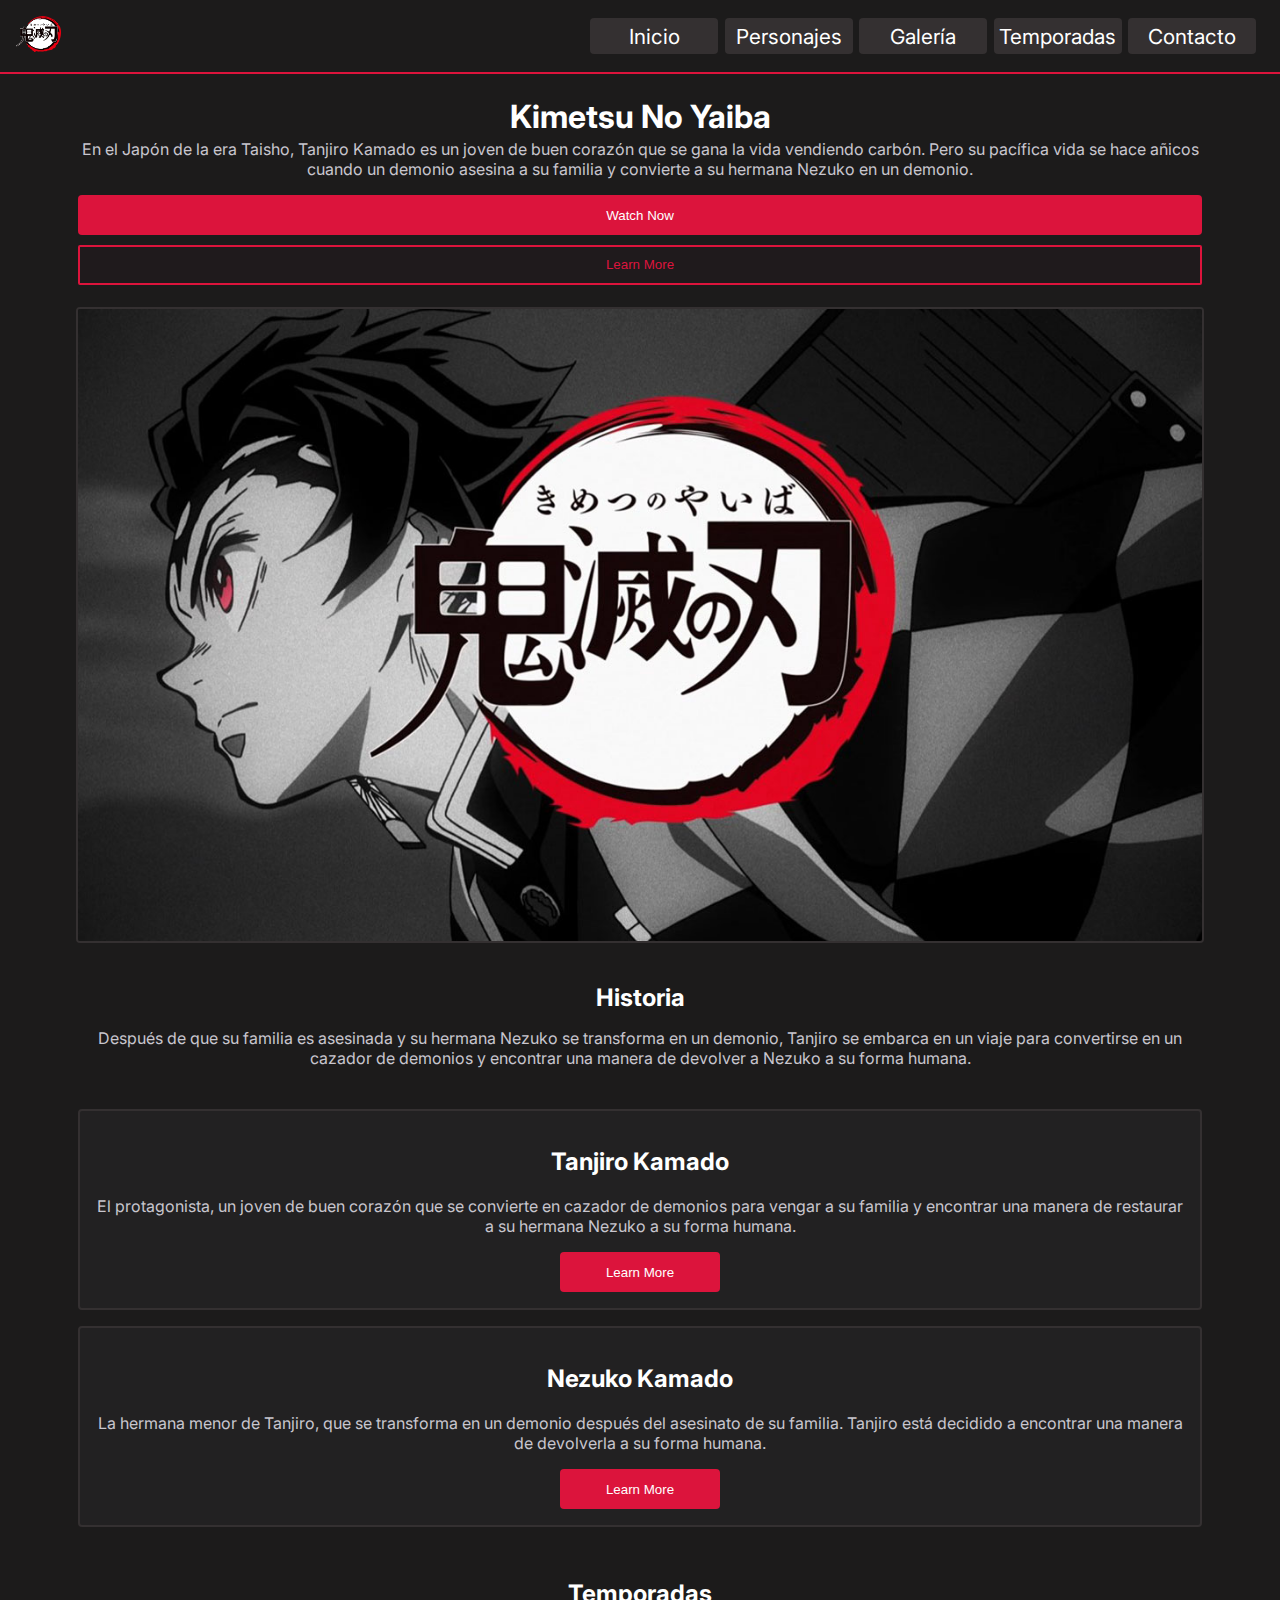
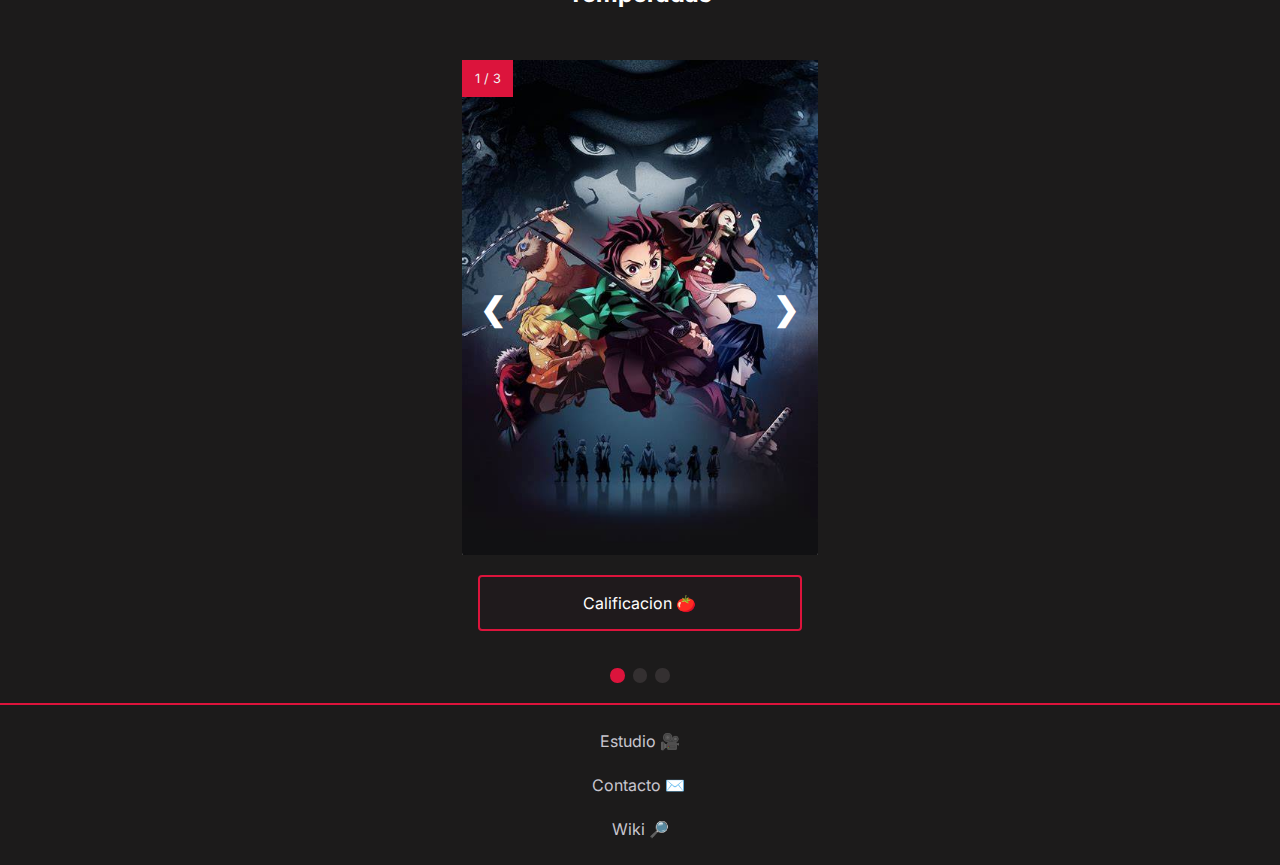
==== index.html @ 6238e694 "adding responsive design to 960px" ====
<!DOCTYPE html>
<html lang="es">
<head>
    <meta charset="UTF-8">
    <meta name="viewport" content="width=device-width, initial-scale=1.0">
    <link rel="preconnect" href="https://fonts.googleapis.com">
    <link rel="preconnect" href="https://fonts.gstatic.com" crossorigin>
    <link href="https://fonts.googleapis.com/css2?family=Inter:wght@100..900&family=Open+Sans:ital,wght@0,300..800;1,300..800&family=Poppins:ital,wght@0,100;0,200;0,300;0,400;0,500;0,600;0,700;0,800;0,900;1,100;1,200;1,300;1,400;1,500;1,600;1,700;1,800;1,900&display=swap" rel="stylesheet">
    <link rel="stylesheet" href="https://cdnjs.cloudflare.com/ajax/libs/font-awesome/4.7.0/css/font-awesome.min.css">
    <link rel="stylesheet" href="css/styles.css">
    <link rel="icon" href="/imagenes/logo.png">
    <title>Kimetsu Web</title>
</head>

<body>
    <header class="header">
        <nav class="header__nav">
            <div>
                <img class="header__logo" src="imagenes/logo.png" alt="Kimetsu No Yaiba logo">
                <i class="fa fa-bars icon"></i>
            </div>
                <ul class="nav__ul">
                    <li class="ul__li"><a href="index.html">Inicio</a></li>
                    <li class="ul__li"><a href="personajes.html">Personajes</a></li>
                    <li class="ul__li"><a href="galeria.html">Galería</a></li>
                    <li class="ul__li"><a href="temporadas.html">Temporadas</a></li>
                    <li class="ul__li"><a href="contacto.html">Contacto</a></li>
                </ul>
        </nav>
    </header>

    <section class="principal">
        <article>
            <h1>Kimetsu No Yaiba</h1>
            <p>En el Japón de la era Taisho, Tanjiro Kamado es un joven de buen corazón que se gana la vida vendiendo carbón. Pero su pacífica vida se hace añicos cuando un demonio asesina a su familia y convierte a su hermana Nezuko en un demonio.</p>
            <div class="principal__buttons">
                <a href="https://www.netflix.com/title/81091393" target="_blank"><button class="article__button-wn">Watch Now</button></a>
                <button class="article__button-lm">Learn More</button>
            </div>
        </article>
        <div>
            <img src="imagenes/principal.jpg" alt="imagen principal del sitio">
        </div>
    </section>

    <section class="secundario">
        <article class="secundario__article">
            <h2 class="article__h2">Historia</h2>
            <p>Después de que su familia es asesinada y su hermana Nezuko se transforma en un demonio, Tanjiro se embarca en un viaje para convertirse en un cazador de demonios y encontrar una manera de devolver a Nezuko a su forma humana.</p>
        </article>
        <div class="article__cards">
            <a href="#" class="cards__card">
                <h2 class="card__h2">Tanjiro Kamado</h2>
                <p>El protagonista, un joven de buen corazón que se convierte en cazador de demonios para vengar a su familia y encontrar una manera de restaurar a su hermana Nezuko a su forma humana.</p>
                <button class="card__button-lm">Learn More</button>
            </a>
            <a href="#" class="cards__card">
                <h2 class="card__h2">Nezuko Kamado</h2>
                <p>La hermana menor de Tanjiro, que se transforma en un demonio después del asesinato de su familia. Tanjiro está decidido a encontrar una manera de devolverla a su forma humana.</p>
                <button class="card__button-lm">Learn More</button>
            </a>
        </div>
    </section>

    <section class="terciario">
        <div class="terciario__h2">
            <h2>Temporadas</h2>
        </div>
        <div class="terciario__galeria">
            <div class="slides fade">
                <div class="numbertext">1 / 3</div>
                <img class="galeria__img" src="imagenes/season1.jpg" style="max-width:80vw;max-height:55vh">
                <div class="text"><a href="https://www.rottentomatoes.com/tv/demon_slayer_kimetsu_no_yaiba/s01" target="_blank">Calificacion 🍅</a></div>
            </div>

            <div class="slides fade">
                <div class="numbertext">2 / 3</div>
                <img class="galeria__img" src="imagenes/season2.jpg" style="max-width:80vw;max-height:55vh">
                <div class="text"><a href="https://www.rottentomatoes.com/m/demon_slayer_kimetsu_no_yaiba_the_movie_mugen_train" target="_blank">Calificacion 🍅</a></div>
            </div>

            <div class="slides fade">
                <div class="numbertext">3 / 3</div>
                <img class="galeria__img" src="imagenes/season3.jpg" style="max-width:80vw;max-height:55vh">
                <div class="text"><a href="https://www.rottentomatoes.com/tv/demon_slayer_kimetsu_no_yaiba/s04" target="_blank">Calificacion 🍅</a></div>
            </div>

            <!-- flechitas de los costados -->
            <article>
                <div>
                    <a class="prev" onclick="plusSlides(-1)">&#10094;</a>
                    <a class="next" onclick="plusSlides(1)">&#10095;</a>
                </div>
            </article>
        </div>

        <br>

        <!-- puntitos abajo de la galeria -->
        <div style="text-align:center">
            <span class="dot" onclick="currentSlide(1)"></span>
            <span class="dot" onclick="currentSlide(2)"></span>
            <span class="dot" onclick="currentSlide(3)"></span>
        </div>
    </section>
    <footer>
        <a href="https://www.ufot" target="_blank">Estudio 🎥</a>
        <a href="contacto.html" target="_blank">Contacto ✉️ ️</a>
        <a href="https://kimetsu-no-yaiba.fandom.com/es/wiki/Kimetsu_no_Yaiba_Wiki">Wiki 🔎</a>
    </footer>
    <script src="/js/menuScript.js"></script>
    <script src="/js/galeriaSlide.js"></script>
</body>
</html>
---- css/styles.css ----
/* DEBUG */
/**{
    outline: 2px solid green;
}*/

/* variables */
:root {
  --rojo-carmesi: #DC143C;
  --rojo-oscuro: #BB143A;
  --negro-azabache: #1c1b1b;
  --gris-oscuro: #343031;
  --gris-claro: #C8C6CE;
  --verde-musgo: #2f4538;
  --amarillo-dorado: #CDA434;
  --azul-medianoche: #191970;
  --blanco-puro: #ffffff;
  --negro-puro: #000000;
}

/* reset */
body, p, a, ul, li{
    margin: 0;
    padding: 0;
    text-decoration: none;
}

li{
    list-style-type: none;
}

/* estilos generales */
::-moz-selection { /* seleccion para firefox */
  color: var(--blanco-puro);
  background: var(--rojo-carmesi);
}

::selection {
  color: var(--blanco-puro);
  background: var(--rojo-carmesi);
}

body{
    background-color: var(--negro-azabache);
    box-sizing: border-box;
}

p, li, a, i, h2, h1{
    color: var(--blanco-puro);
}

/* fonts */
body{
    font-family: 'Inter', 'sans-serif';
}

/* estilos para celular */

/* BARRA DE NAVEGACION */
.header__nav div{
    display: flex;
    flex-direction: row;
    justify-content: space-between;
    align-items: center;
    padding: 1rem 1rem;
    border-bottom: 2px solid var(--rojo-carmesi);
}

.container-open{
    display: block;
}

.header__nav div i{
    font-size: 2.5rem;
    cursor: pointer;
}

.header__logo{
    width: 15%;
    height: 15%;
}

.nav__ul-activate{
    display: flex;
    flex-direction: column;
    gap: 1rem;
    align-items: center;
    justify-content: center;
    padding-bottom: 0.6rem;
    padding-top: 0.6rem;
    border-bottom: 2px solid var(--rojo-carmesi);
    background: var(--negro-azabache);
    transition: 0.4s;
}

.nav__ul{
    position: absolute;
    top: -500%;
}

.ul__li{
    background: var(--gris-oscuro);
    width: 40vw;
    height: 4vh;
    display: flex;
    justify-content: center;
    align-items: center;
    border-radius: 4px;
}

/* PRINCIPAL */
.principal{
    padding: 1rem;
    gap: 1rem;
    display: flex;
    flex-direction: column;
    margin-bottom: -0.5rem;
}

.principal article{
    display: flex;
    justify-content: center;
    align-items: center;
    flex-direction: column;
    gap: 1rem;  
    text-align: center;
}

.principal__buttons{
    display: flex;
    gap: 0.6rem;
    flex-wrap: wrap;
    width: 100%;
}

.principal__buttons button{
    width: 100%;
    height: 2.5rem;
}

.principal__buttons a{
    width: 100%;
}

.article__button-wn{
    background: var(--rojo-carmesi);
    border: none;
    color: var(--blanco-puro);
    border-radius: 4px;
}

.article__button-wn:hover{
    cursor: pointer;
    background: var(--rojo-oscuro);
    transition: 0.2s;
    transform: scale(0.98);;
}

.article__button-lm{
    border: solid 2px var(--rojo-carmesi);
    background: rgba(99, 22, 66, 0.05);
    color: var(--rojo-carmesi);
    border-radius: 2px;
}

.article__button-lm:hover{
    cursor: pointer;
    transition: 0.2s;
    transform: scale(0.98);;
}

.principal h1{
    font-size: 2rem;
    margin-bottom: -0.8rem;
    margin-top: -0.2rem;
}

.principal h1{
    color: var(--blanco-puro);
}

.principal p{
    color: var(--gris-claro);
}

.principal div{
    display: flex;
    align-content: center;
    justify-content: center;
}

.principal div img{
    width: 100%;
    height: 100%;
    margin-top: 0.4rem;
    border: solid 2px var(--gris-oscuro);
    border-radius: 4px;
}

/* SECUNDARIO */
.secundario{
    display: flex;
    justify-content: start;
    align-items: center;
    flex-direction: column;
    padding: 1rem;
}

.secundario__article{
    display: flex;
    flex-direction: column;
    align-items: center;
    padding: 1rem 0;
    border-top: 2px solid var(--rojo-carmesi);
}

.secundario__article h2{
    margin: 0;
}

.secundario__article p{
    color: var(--gris-claro);
    text-align: center;
    border-bottom: 2px solid var(--rojo-carmesi);
    padding: 1rem 0;
    margin-bottom: -0.4rem;
}

.cards__card{
    display: flex;
    flex-direction: column;
    align-items: center;
    border-radius: 4px;
    background: #222122;
    padding: 1rem;
    margin: 1rem 0;
    border: 2px solid var(--gris-oscuro);
    cursor: pointer;
    transition: transform 0.2s;
}

.cards__card h2{
    text-align: center;
}

.cards__card:hover{
    transform: scale(0.98);;
}

.cards__card p{
    color: var(--gris-claro);
    text-align: center;
}

.cards__card button{
    width: 10rem;
    height: 2.5rem;
    margin-top: 1rem;
}

.card__button-lm{
    background: var(--rojo-carmesi);
    border: none;
    color: var(--blanco-puro);
    border-radius: 4px;
}

.card__button-lm:hover{
    cursor: pointer;
    background: var(--rojo-oscuro);
    transition: 0.2s;
}

.terciario{
    padding: 1rem;
}

.terciario__h2{
    display: flex;
    justify-content: center;
    align-items: center;
    margin-bottom: 2rem;
    color: var(--blanco-puro);
    border-top: 2px solid var(--rojo-carmesi);
    border-bottom: 2px solid var(--rojo-carmesi);
    margin-top: -1rem;
}

/* contenedor de la galeria */
.terciario__galeria {
    position: relative;
    margin: auto;
    display: flex;
    align-items: center;
    justify-content: center;
}

/* escone las imagenes por default */
.slides {
    display: none;
}

.terciario__galeria article{
    position: absolute;
}

.terciario__galeria article div{
    display: flex;
    justify-content: space-between;
    flex-wrap: wrap;
    max-width: 320px;
    width: 75vw;
    padding: 1rem;
}

/* botones de atras y adelante */
.prev, .next {
    cursor: pointer;
    color: white;
    font-weight: bold;
    font-size: 2rem;
    transition: 0.6s ease;
    border-radius: 0 4px 4px 0;
    user-select: none;
    margin-top: -4rem;
}

/* agrega un fondo oscuro con opacidad cuando se hace hover */
.prev:hover, .next:hover {
    color: var(--rojo-carmesi);
}

/* texto o "caption" */
.text {
    color: #f2f2f2;
    font-size: 1rem;
    width: 100%;
    text-align: center;
}

/* los numeros de las fotos (1/3 etc) */
.numbertext {
    color: #f2f2f2;
    font-size: 0.8rem;
    padding:0.68rem 0.8rem;
    position: absolute;
    top: 0;
    background: var(--rojo-carmesi);
}

/* puntitos abajo de las fotos */
.dot {
    cursor: pointer;
    height: 0.9rem;
    width: 0.9rem;
    margin: 0 0.125rem;
    background-color: var(--gris-oscuro);
    border-radius: 50%;
    display: inline-block;
    transition: background-color 0.6s ease;
}

.active, .dot:hover {
    background-color: var(--rojo-carmesi);
}

/* animacion de fade */
.fade {
    animation-name: fade;
    animation-duration: 1.5s;
}

@keyframes fade {
    from {opacity: 0.4}
    to {opacity: 1}
}

.slides div a{
    border: 2px solid var(--rojo-carmesi);
    background: rgba(99, 22, 66, 0.05);
    padding: 1rem;
    margin: 1rem;
    display: flex;
    justify-content: center;
    border-radius: 4px;
    transition: 0.2s;
}

.slides div a:hover{
    transform: scale(0.98);;
}

footer{
    height: 10rem;
    display: flex;
    justify-content: center;
    align-items: center;
    flex-direction: column;
    border-top: 2px solid var(--rojo-carmesi);
    gap: 0.5rem;
}

footer a{
    color: var(--gris-claro);
    font-size: 1rem;
    padding: 0.5rem;
}

/* estilos para tablets grandes y laptops */
@media screen and (min-width: 960px){
    .header__logo{
        width: 8%;
        height: 8%;
    }

    .ul__li a{
        font-size: 1.3rem;
    }

    .terciario__h2, .secundario__article, .secundario__article p{
        border: none;
    }

    .principal{
        display: flex;
        justify-content: center;
        align-items: center;
    }

    .principal article{
        width: 90%;
        margin-top: 0.6rem;
    }

    .secundario__article{
        width: 90%;
    }

    .article__cards{
        width: 90%;
    }

    .principal div img{
        height: 90%;
        width: 90%;
    }
}

/* estilos para desktop */
@media screen and (min-width: 1200px){
    .icon{
        display: none;
    }
    .nav__ul {
        display: flex;
        position: relative;
        top: -500%;
        flex-direction: row;
        margin-right: 1.5rem;
        justify-content: end;
        gap: 0.4rem;
    }

    .nav__ul li{
        display: flex;
        width: 8rem;
    }

    .header__nav{
        display: flex;
        justify-content: space-between;
        align-items: center;
        border-bottom: solid 2px var(--rojo-carmesi);
    }

    .header__nav div{
        display: inline;
        border-bottom: none;
    }

}
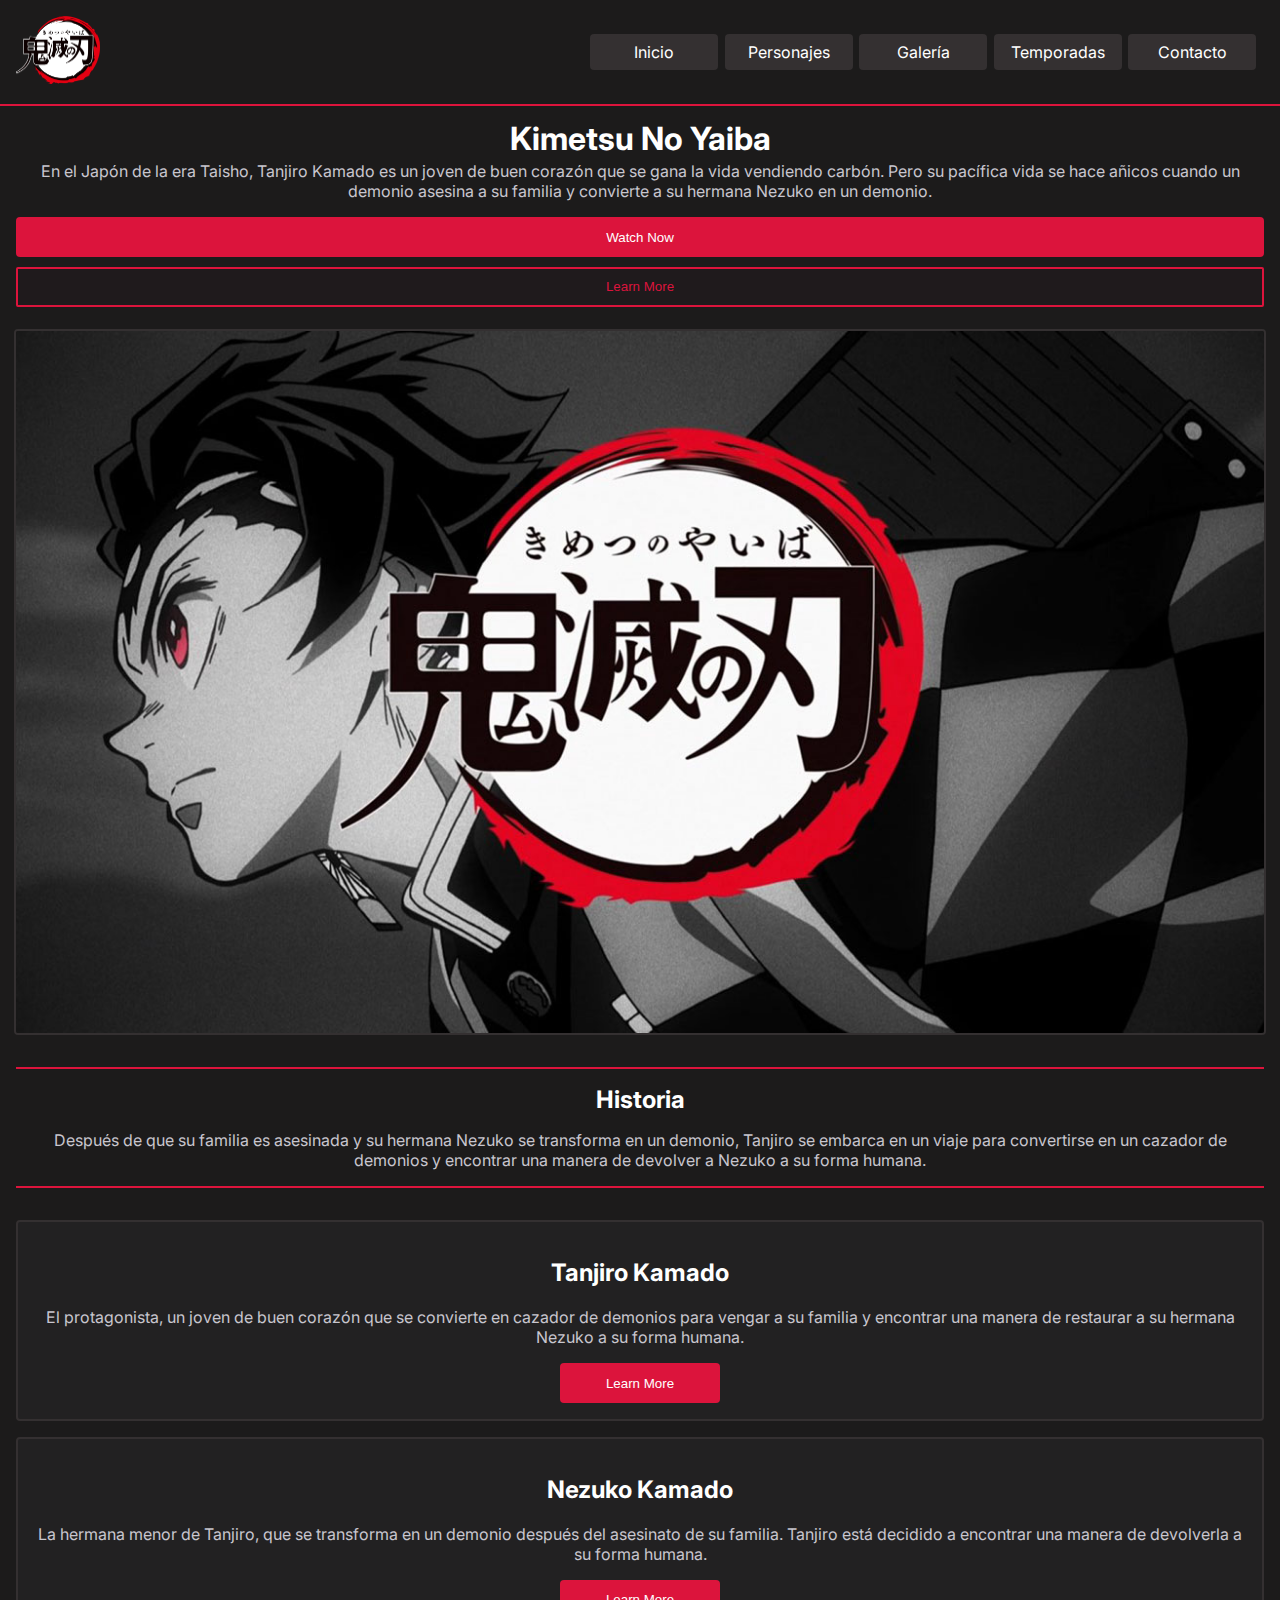
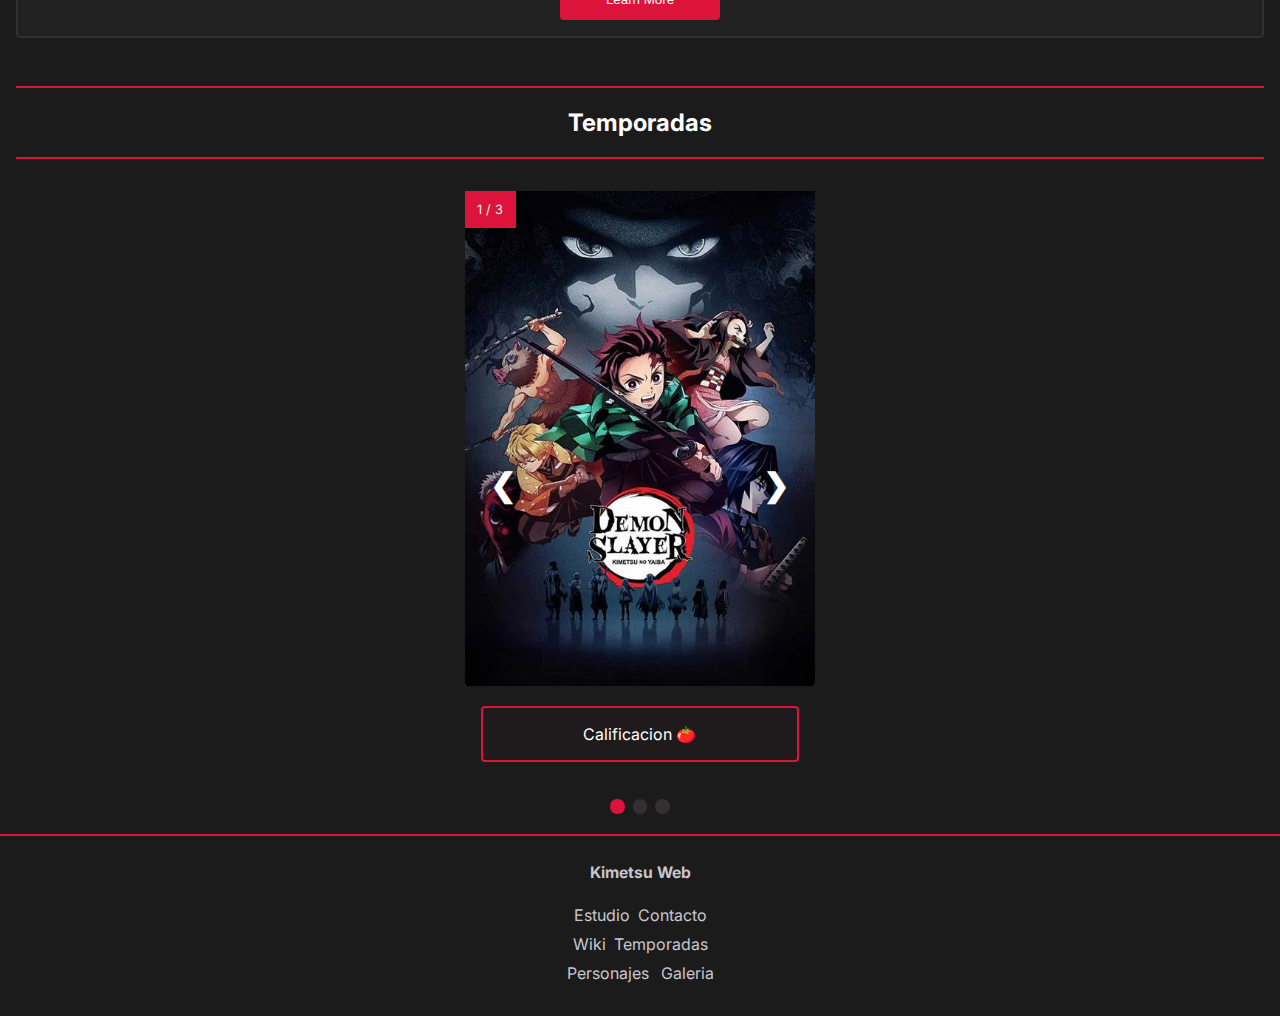
==== commit 79dbcb8a: "adding a proper footer and some other minor changes" ====
--- a/index.html
+++ b/index.html
@@ -8,7 +8,7 @@
     <link href="https://fonts.googleapis.com/css2?family=Inter:wght@100..900&family=Open+Sans:ital,wght@0,300..800;1,300..800&family=Poppins:ital,wght@0,100;0,200;0,300;0,400;0,500;0,600;0,700;0,800;0,900;1,100;1,200;1,300;1,400;1,500;1,600;1,700;1,800;1,900&display=swap" rel="stylesheet">
     <link rel="stylesheet" href="https://cdnjs.cloudflare.com/ajax/libs/font-awesome/4.7.0/css/font-awesome.min.css">
     <link rel="stylesheet" href="css/styles.css">
-    <link rel="icon" href="/imagenes/logo.png">
+    <link rel="icon" href="imagenes/logo.png">
     <title>Kimetsu Web</title>
 </head>
 
@@ -69,7 +69,7 @@
         <div class="terciario__galeria">
             <div class="slides fade">
                 <div class="numbertext">1 / 3</div>
-                <img class="galeria__img" src="imagenes/season1.jpg" style="max-width:80vw;max-height:55vh">
+                <img class="galeria__img" src="imagenes/season1_mejorCalidad.jpg" style="max-width:80vw;max-height:55vh">
                 <div class="text"><a href="https://www.rottentomatoes.com/tv/demon_slayer_kimetsu_no_yaiba/s01" target="_blank">Calificacion 🍅</a></div>
             </div>
 
@@ -104,11 +104,17 @@
         </div>
     </section>
     <footer>
-        <a href="https://www.ufot" target="_blank">Estudio 🎥</a>
-        <a href="contacto.html" target="_blank">Contacto ✉️ ️</a>
-        <a href="https://kimetsu-no-yaiba.fandom.com/es/wiki/Kimetsu_no_Yaiba_Wiki">Wiki 🔎</a>
+        <div class="footer__container">
+            <h3>Kimetsu Web</h3>
+            <a href="https://www.ufot" target="_blank">Estudio</a>
+            <a href="contacto.html" target="_blank">Contacto</a>
+            <a href="https://kimetsu-no-yaiba.fandom.com/es/wiki/Kimetsu_no_Yaiba_Wiki">Wiki</a>
+            <a href="https://www.ufot" target="_blank">Temporadas</a>
+            <a href="contacto.html" target="_blank">Personajes ️</a>
+            <a href="https://kimetsu-no-yaiba.fandom.com/es/wiki/Kimetsu_no_Yaiba_Wiki">Galeria</a>
+        </div>
     </footer>
-    <script src="/js/menuScript.js"></script>
-    <script src="/js/galeriaSlide.js"></script>
+    <script src="js/menuScript.js"></script>
+    <script src="js/galeriaSlide.js"></script>
 </body>
 </html>--- a/css/styles.css
+++ b/css/styles.css
@@ -113,7 +113,6 @@
     gap: 1rem;
     display: flex;
     flex-direction: column;
-    margin-bottom: -0.5rem;
 }
 
 .principal article{
@@ -222,7 +221,6 @@
     text-align: center;
     border-bottom: 2px solid var(--rojo-carmesi);
     padding: 1rem 0;
-    margin-bottom: -0.4rem;
 }
 
 .cards__card{
@@ -282,7 +280,6 @@
     color: var(--blanco-puro);
     border-top: 2px solid var(--rojo-carmesi);
     border-bottom: 2px solid var(--rojo-carmesi);
-    margin-top: -1rem;
 }
 
 /* contenedor de la galeria */
@@ -306,22 +303,28 @@
 .terciario__galeria article div{
     display: flex;
     justify-content: space-between;
-    flex-wrap: wrap;
+    width: 80vw;
     max-width: 320px;
-    width: 75vw;
     padding: 1rem;
 }
 
 /* botones de atras y adelante */
 .prev, .next {
     cursor: pointer;
+    top: 50%;
+    width: auto;
+    margin: 0 0.6rem;
     color: white;
     font-weight: bold;
     font-size: 2rem;
     transition: 0.6s ease;
     border-radius: 0 4px 4px 0;
     user-select: none;
-    margin-top: -4rem;
+}
+
+/* pone el boton de siguiente a la derecha */
+.next {
+    border-radius: 4px 0 0 4px;
 }
 
 /* agrega un fondo oscuro con opacidad cuando se hace hover */
@@ -390,58 +393,58 @@
 }
 
 footer{
-    height: 10rem;
+    height: 8rem;
     display: flex;
     justify-content: center;
     align-items: center;
     flex-direction: column;
     border-top: 2px solid var(--rojo-carmesi);
+}
+
+.footer__container{
+    display: flex;
+    width: 10rem;
+    justify-content: center;
+    align-items: center;
+    flex-wrap: wrap;
     gap: 0.5rem;
 }
 
-footer a{
+.footer__container a{
     color: var(--gris-claro);
-    font-size: 1rem;
-    padding: 0.5rem;
+    border-bottom: 1px solid var(--negro-azabache);
+}
+
+.footer__container a:hover{
+    border-bottom: 1px solid var(--blanco-puro);
+    color: var(--blanco-puro);
+}
+
+.footer__container:last-child{
+    padding: 2rem;
+}
+
+.footer__container h3{
+    color: var(--gris-claro);
+    font-size: 0.98rem;
+    padding-top: 2rem;
+}
+
+/* estilos para tablets chicas */
+@media screen and (min-width: 620px){
 }
 
 /* estilos para tablets grandes y laptops */
 @media screen and (min-width: 960px){
-    .header__logo{
-        width: 8%;
-        height: 8%;
-    }
-
-    .ul__li a{
-        font-size: 1.3rem;
-    }
-
-    .terciario__h2, .secundario__article, .secundario__article p{
-        border: none;
-    }
-
-    .principal{
-        display: flex;
-        justify-content: center;
-        align-items: center;
-    }
-
-    .principal article{
-        width: 90%;
-        margin-top: 0.6rem;
-    }
-
-    .secundario__article{
-        width: 90%;
-    }
-
-    .article__cards{
-        width: 90%;
-    }
-
-    .principal div img{
-        height: 90%;
-        width: 90%;
+    .nav__toggle{
+        display: none;
+    }
+    .nav__ul {
+        flex-direction: row;
+    }
+
+    .nav__ul li{
+        display: block;
     }
 }
 
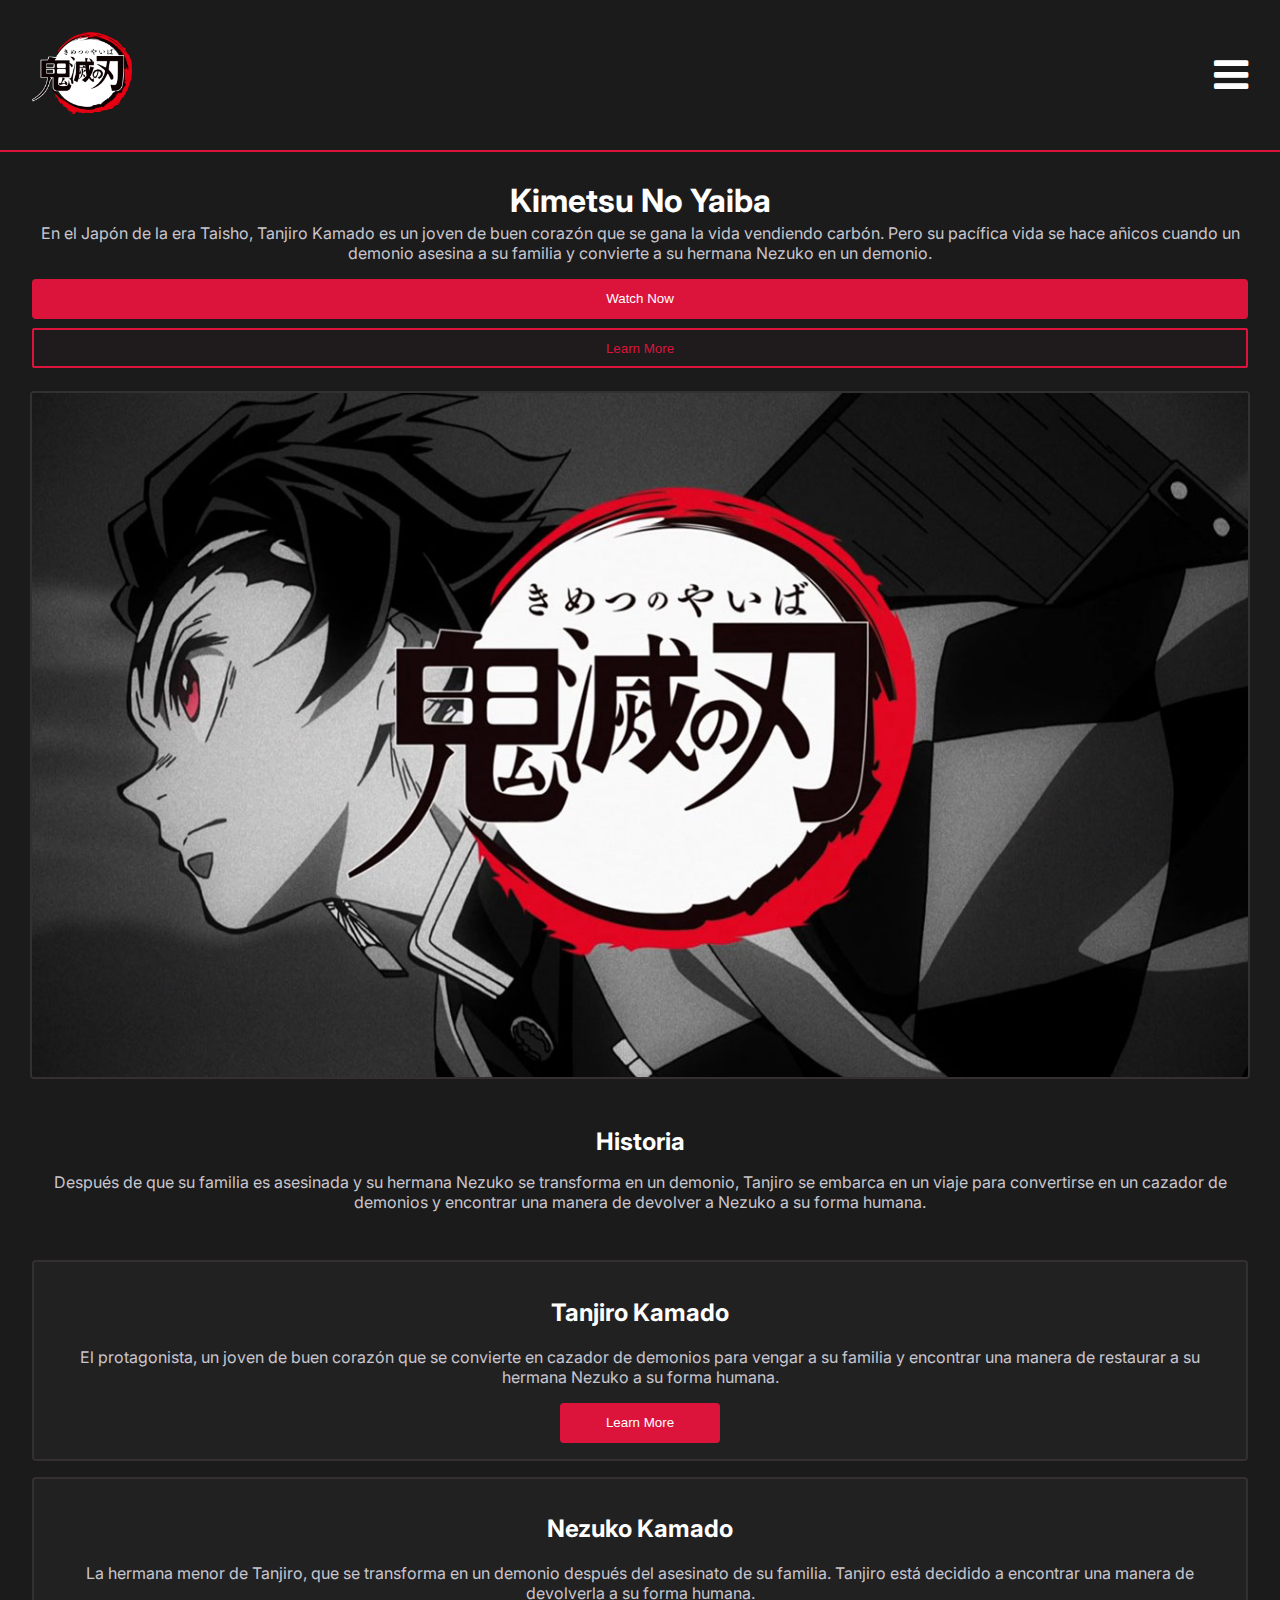
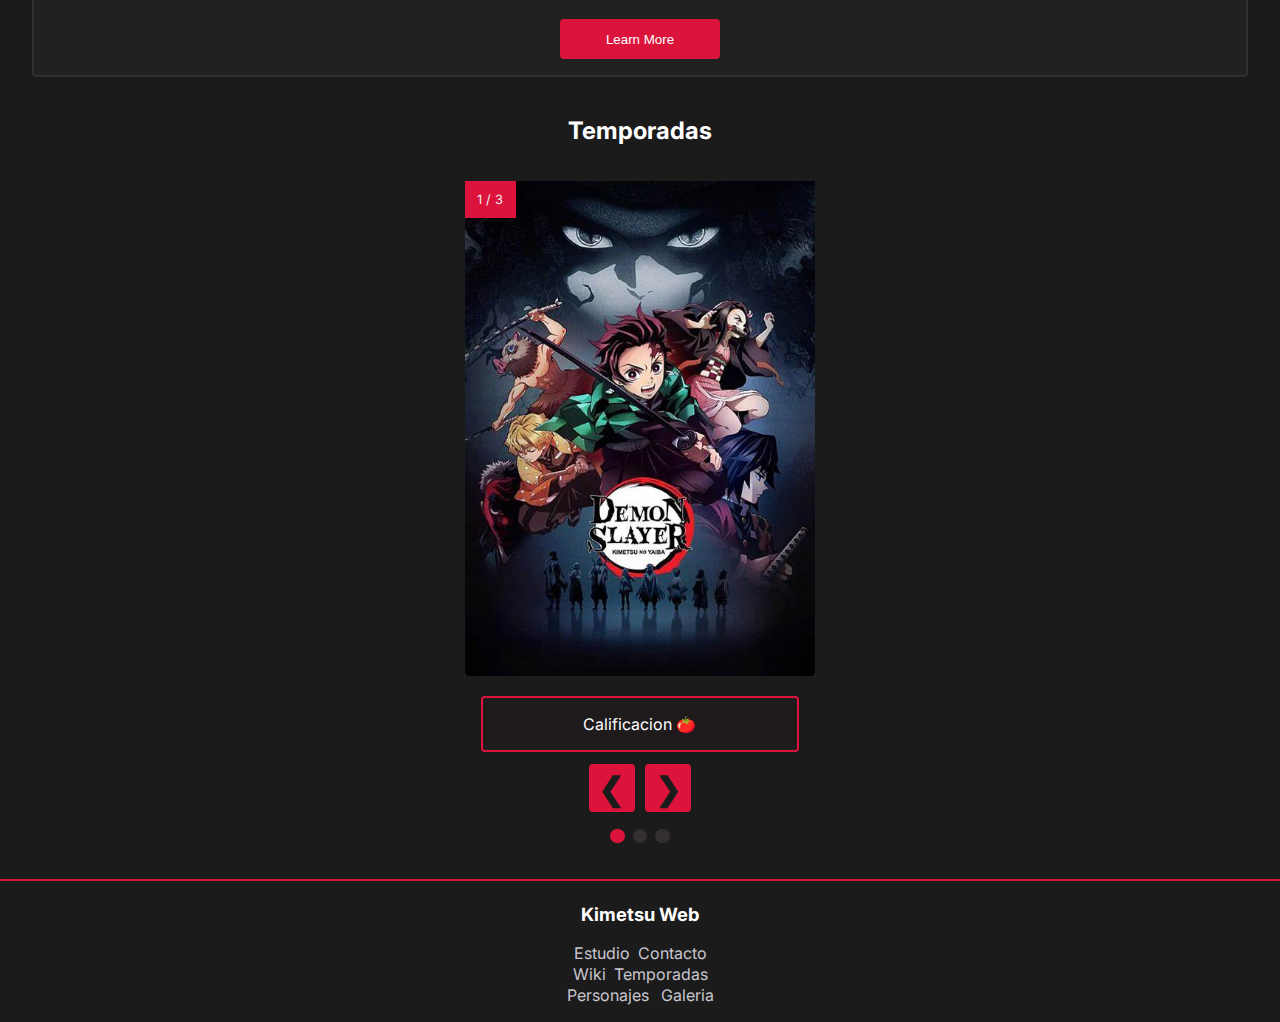
==== commit 3dc6d10f: "making desktop galery and some more styling for the desktop view" ====
--- a/index.html
+++ b/index.html
@@ -16,16 +16,16 @@
     <header class="header">
         <nav class="header__nav">
             <div>
-                <img class="header__logo" src="imagenes/logo.png" alt="Kimetsu No Yaiba logo">
+                <a href="#"><img class="header__logo" src="imagenes/logo.png" alt="Kimetsu No Yaiba logo"></a>
                 <i class="fa fa-bars icon"></i>
             </div>
-                <ul class="nav__ul">
-                    <li class="ul__li"><a href="index.html">Inicio</a></li>
-                    <li class="ul__li"><a href="personajes.html">Personajes</a></li>
-                    <li class="ul__li"><a href="galeria.html">Galería</a></li>
-                    <li class="ul__li"><a href="temporadas.html">Temporadas</a></li>
-                    <li class="ul__li"><a href="contacto.html">Contacto</a></li>
-                </ul>
+            <ul class="nav__ul">
+                <li class="ul__li"><a href="index.html">Inicio</a></li>
+                <li class="ul__li"><a href="personajes.html">Personajes</a></li>
+                <li class="ul__li"><a href="galeria.html">Galería</a></li>
+                <li class="ul__li"><a href="temporadas.html">Temporadas</a></li>
+                <li class="ul__li"><a href="contacto.html">Contacto</a></li>
+            </ul>
         </nav>
     </header>
 
@@ -33,10 +33,10 @@
         <article>
             <h1>Kimetsu No Yaiba</h1>
             <p>En el Japón de la era Taisho, Tanjiro Kamado es un joven de buen corazón que se gana la vida vendiendo carbón. Pero su pacífica vida se hace añicos cuando un demonio asesina a su familia y convierte a su hermana Nezuko en un demonio.</p>
-            <div class="principal__buttons">
+            <span class="principal__buttons">
                 <a href="https://www.netflix.com/title/81091393" target="_blank"><button class="article__button-wn">Watch Now</button></a>
-                <button class="article__button-lm">Learn More</button>
-            </div>
+                <a href="#"><button class="article__button-lm">Learn More</button></a>
+            </span>
         </article>
         <div>
             <img src="imagenes/principal.jpg" alt="imagen principal del sitio">
@@ -86,7 +86,7 @@
             </div>
 
             <!-- flechitas de los costados -->
-            <article>
+            <article class="flechitas">
                 <div>
                     <a class="prev" onclick="plusSlides(-1)">&#10094;</a>
                     <a class="next" onclick="plusSlides(1)">&#10095;</a>
@@ -97,11 +97,25 @@
         <br>
 
         <!-- puntitos abajo de la galeria -->
-        <div style="text-align:center">
+        <div class="puntitos" style="text-align:center">
             <span class="dot" onclick="currentSlide(1)"></span>
             <span class="dot" onclick="currentSlide(2)"></span>
             <span class="dot" onclick="currentSlide(3)"></span>
         </div>
+
+        <!-- galeria para desktop -->
+        <section class="terciario__galeria-desktop">
+            <a href="https://www.rottentomatoes.com/tv/demon_slayer_kimetsu_no_yaiba/s01" class="galeria-desktop__img" id="temp-1" target="_blank">
+                <p class="parrafo">Temporada 1<br>Haz click para ver su calificacion</p>
+            </a>
+            <a href="https://www.rottentomatoes.com/m/demon_slayer_kimetsu_no_yaiba_the_movie_mugen_train" class="galeria-desktop__img" id="temp-2" target="_blank">
+                <p class="parrafo">Temporada 2 <br>Haz click para ver su calificacion</p>
+            </a>
+            <a href="https://www.rottentomatoes.com/tv/demon_slayer_kimetsu_no_yaiba/s04" class="galeria-desktop__img" id="temp-3" target="_blank">
+                <p class="parrafo">Temporada 3 <br>Haz click para ver su calificacion</p>
+            </a>
+        </section>
+
     </section>
     <footer>
         <div class="footer__container">
--- a/css/styles.css
+++ b/css/styles.css
@@ -5,16 +5,16 @@
 
 /* variables */
 :root {
-  --rojo-carmesi: #DC143C;
-  --rojo-oscuro: #BB143A;
-  --negro-azabache: #1c1b1b;
-  --gris-oscuro: #343031;
-  --gris-claro: #C8C6CE;
-  --verde-musgo: #2f4538;
-  --amarillo-dorado: #CDA434;
-  --azul-medianoche: #191970;
-  --blanco-puro: #ffffff;
-  --negro-puro: #000000;
+    --rojo-carmesi: #DC143C;
+    --rojo-oscuro: #BB143A;
+    --negro-azabache: #1c1b1b;
+    --gris-oscuro: #343031;
+    --gris-claro: #C8C6CE;
+    --verde-musgo: #2f4538;
+    --amarillo-dorado: #CDA434;
+    --azul-medianoche: #191970;
+    --blanco-puro: #ffffff;
+    --negro-puro: #000000;
 }
 
 /* reset */
@@ -65,10 +65,6 @@
     border-bottom: 2px solid var(--rojo-carmesi);
 }
 
-.container-open{
-    display: block;
-}
-
 .header__nav div i{
     font-size: 2.5rem;
     cursor: pointer;
@@ -164,7 +160,7 @@
 .article__button-lm:hover{
     cursor: pointer;
     transition: 0.2s;
-    transform: scale(0.98);;
+    transform: scale(0.98);
 }
 
 .principal h1{
@@ -268,6 +264,12 @@
     transition: 0.2s;
 }
 
+/* TERCIARIO */
+
+.terciario__galeria-desktop{
+    display: none;
+}
+
 .terciario{
     padding: 1rem;
 }
@@ -276,7 +278,8 @@
     display: flex;
     justify-content: center;
     align-items: center;
-    margin-bottom: 2rem;
+    margin-bottom: 1rem;
+    margin-top: -1.8rem;
     color: var(--blanco-puro);
     border-top: 2px solid var(--rojo-carmesi);
     border-bottom: 2px solid var(--rojo-carmesi);
@@ -289,6 +292,7 @@
     display: flex;
     align-items: center;
     justify-content: center;
+    flex-direction: column;
 }
 
 /* escone las imagenes por default */
@@ -296,40 +300,24 @@
     display: none;
 }
 
-.terciario__galeria article{
-    position: absolute;
-}
-
-.terciario__galeria article div{
-    display: flex;
-    justify-content: space-between;
-    width: 80vw;
-    max-width: 320px;
-    padding: 1rem;
-}
-
 /* botones de atras y adelante */
 .prev, .next {
     cursor: pointer;
-    top: 50%;
     width: auto;
-    margin: 0 0.6rem;
-    color: white;
+    margin: 0 0.2rem;
+    color: var(--negro-azabache);
     font-weight: bold;
     font-size: 2rem;
     transition: 0.6s ease;
-    border-radius: 0 4px 4px 0;
+    border-radius: 4px;
     user-select: none;
-}
-
-/* pone el boton de siguiente a la derecha */
-.next {
-    border-radius: 4px 0 0 4px;
+    background: var(--rojo-carmesi);
+    padding: 0.3rem 0.6rem;
 }
 
 /* agrega un fondo oscuro con opacidad cuando se hace hover */
 .prev:hover, .next:hover {
-    color: var(--rojo-carmesi);
+    color: var(--blanco-puro);
 }
 
 /* texto o "caption" */
@@ -413,6 +401,7 @@
 .footer__container a{
     color: var(--gris-claro);
     border-bottom: 1px solid var(--negro-azabache);
+    margin-top: -0.5rem;
 }
 
 .footer__container a:hover{
@@ -421,21 +410,16 @@
 }
 
 .footer__container:last-child{
-    padding: 2rem;
+    padding: 1rem;
 }
 
 .footer__container h3{
-    color: var(--gris-claro);
-    font-size: 0.98rem;
-    padding-top: 2rem;
-}
-
-/* estilos para tablets chicas */
+    color: var(--blanco-puro);
+    font-size: 1.15rem;
+}
+
+/* estilos para tablets grandes y laptops */
 @media screen and (min-width: 620px){
-}
-
-/* estilos para tablets grandes y laptops */
-@media screen and (min-width: 960px){
     .nav__toggle{
         display: none;
     }
@@ -446,10 +430,41 @@
     .nav__ul li{
         display: block;
     }
+
+    .terciario__h2{
+        border-bottom: none;
+        border-top: none;
+    }
+
+    .secundario__article p{
+        border-bottom: none;
+    }
+
+    .secundario__article{
+        border-top: none;
+    }
+
+    .principal{
+        padding: 2rem;
+        margin-bottom: -2rem;
+    }
+
+    .secundario{
+        padding: 2rem;
+        margin-bottom: -2rem;
+    }
+
+    .terciario{
+        padding: 2rem;
+    }
+
+    .header__nav div{
+        padding: 2rem;
+    }
 }
 
 /* estilos para desktop */
-@media screen and (min-width: 1200px){
+@media screen and (min-width: 1300px){
     .icon{
         display: none;
     }
@@ -460,24 +475,207 @@
         flex-direction: row;
         margin-right: 1.5rem;
         justify-content: end;
-        gap: 0.4rem;
+        gap: 0.6rem;
+    }
+
+    .header__logo{
+        width: 12%;
+        cursor: pointer;
+    }
+
+    .nav__ul-activate{
+        border-bottom: none;
     }
 
     .nav__ul li{
         display: flex;
-        width: 8rem;
+        width: 7rem;
+        border: 2px solid var(--rojo-carmesi);
+        background: transparent;
+    }
+
+    .nav__ul li a{
+        color: var(--blanco-puro);
+        width: 100%;
+        display: flex;
+        justify-content: center;
+    }
+
+    .nav__ul li:hover{
+        cursor: pointer;
+        transition: 0.2s;
+        transform: scale(0.96);
+        border: 2px solid var(--gris-claro);
+    }
+
+    .header{
+        height: 6rem;
     }
 
     .header__nav{
         display: flex;
         justify-content: space-between;
         align-items: center;
-        border-bottom: solid 2px var(--rojo-carmesi);
+        border-bottom: 2px solid var(--rojo-carmesi);
     }
 
     .header__nav div{
-        display: inline;
+        display: flex;
+        flex-direction: row;
+        align-items: center;
         border-bottom: none;
     }
 
-}
+    .principal{
+        flex-direction: row;
+        padding: 3rem;
+        height: 80vh;
+    }
+
+    .principal article{
+        width: 30%;
+        align-items: start;
+        text-align: left;
+        margin-left: 10%;
+    }
+
+    .principal__buttons{
+        width: 100%;
+    }
+
+    .principal__buttons button{
+        width: 100%;
+    }
+
+    .principal__buttons a{
+        width: 12rem;
+    }
+
+    .principal p{
+        width: 75%;
+    }
+
+    .principal div{
+        display: flex;
+        justify-content: center;
+        align-items: center;
+    }
+
+    .principal div img{
+        width: 100%;
+        height: 80%;
+    }
+
+    .secundario{
+        margin: 3rem 8rem;
+        margin-top: 5rem;
+        border-top: 2px solid var(--rojo-carmesi);
+        border-bottom: 2px solid var(--rojo-carmesi);
+    }
+
+    .secundario__article p{
+        width: 50rem;
+    }
+
+    .cards__card{
+        width: 25rem;
+    }
+
+    .cards__card p{
+        width: 20rem;
+    }
+
+    .article__cards{
+        display: flex;
+        gap: 1rem;
+        flex-direction: row;
+    }
+
+    .terciario{
+        display: flex;
+        justify-content: center;
+        align-items: center;
+        flex-direction: column;
+    }
+
+    .terciario__galeria-desktop{
+        display: flex;
+        width: 800px;
+        height: 630px;
+        border-radius: 4px;
+        border: 2px solid var(--gris-oscuro);
+    }
+
+    .galeria-desktop__img {
+        width: 0;
+        flex-grow: 1;
+        object-fit: cover;
+        opacity: 0.8;
+        transition: 0.5s ease;
+        overflow: hidden;
+        display: flex;
+        flex-direction: column;
+        align-items: center;
+        text-align: center;
+    }
+
+    .galeria-desktop__img p{
+        min-width: 280px;
+        padding: 6rem;
+        height: 100%;
+        display: flex;
+        align-items: center;
+        opacity: 0;
+        transition: 0.3s ease;
+        text-align: left;
+    }
+
+    .galeria-desktop__img p:hover{
+        opacity: 100;
+        background: rgba(19, 19, 19, 0.8);
+        font-size: 1.1rem;
+    }
+
+    #temp-1{
+        background-image: url(../imagenes/season1_mejorCalidad.jpg);
+        background-size: cover;
+    }
+
+    #temp-2{
+        background-image: url(../imagenes/season2.jpg);
+        background-size: cover;
+    }
+
+    #temp-3{
+        background-image: url(../imagenes/season3.jpg);
+        background-size: cover;
+    }
+
+    .terciario__galeria-desktop a:hover{
+        width: 20%;
+        opacity: 1;
+        cursor: crosshair;
+        filter: contrast(120%);
+    }
+
+    .terciario__galeria-desktop img{
+        width: 300px;
+        height: 100%;
+        flex-grow: 1;
+        object-fit: cover;
+        opacity: 0.8;
+        transition: 0.5s ease;
+    }
+
+    .terciario__galeria{
+        display: none;
+    }
+
+    .puntitos{
+        display: none;
+    }
+
+    .flechitas{
+        display: none;
+    }
+}
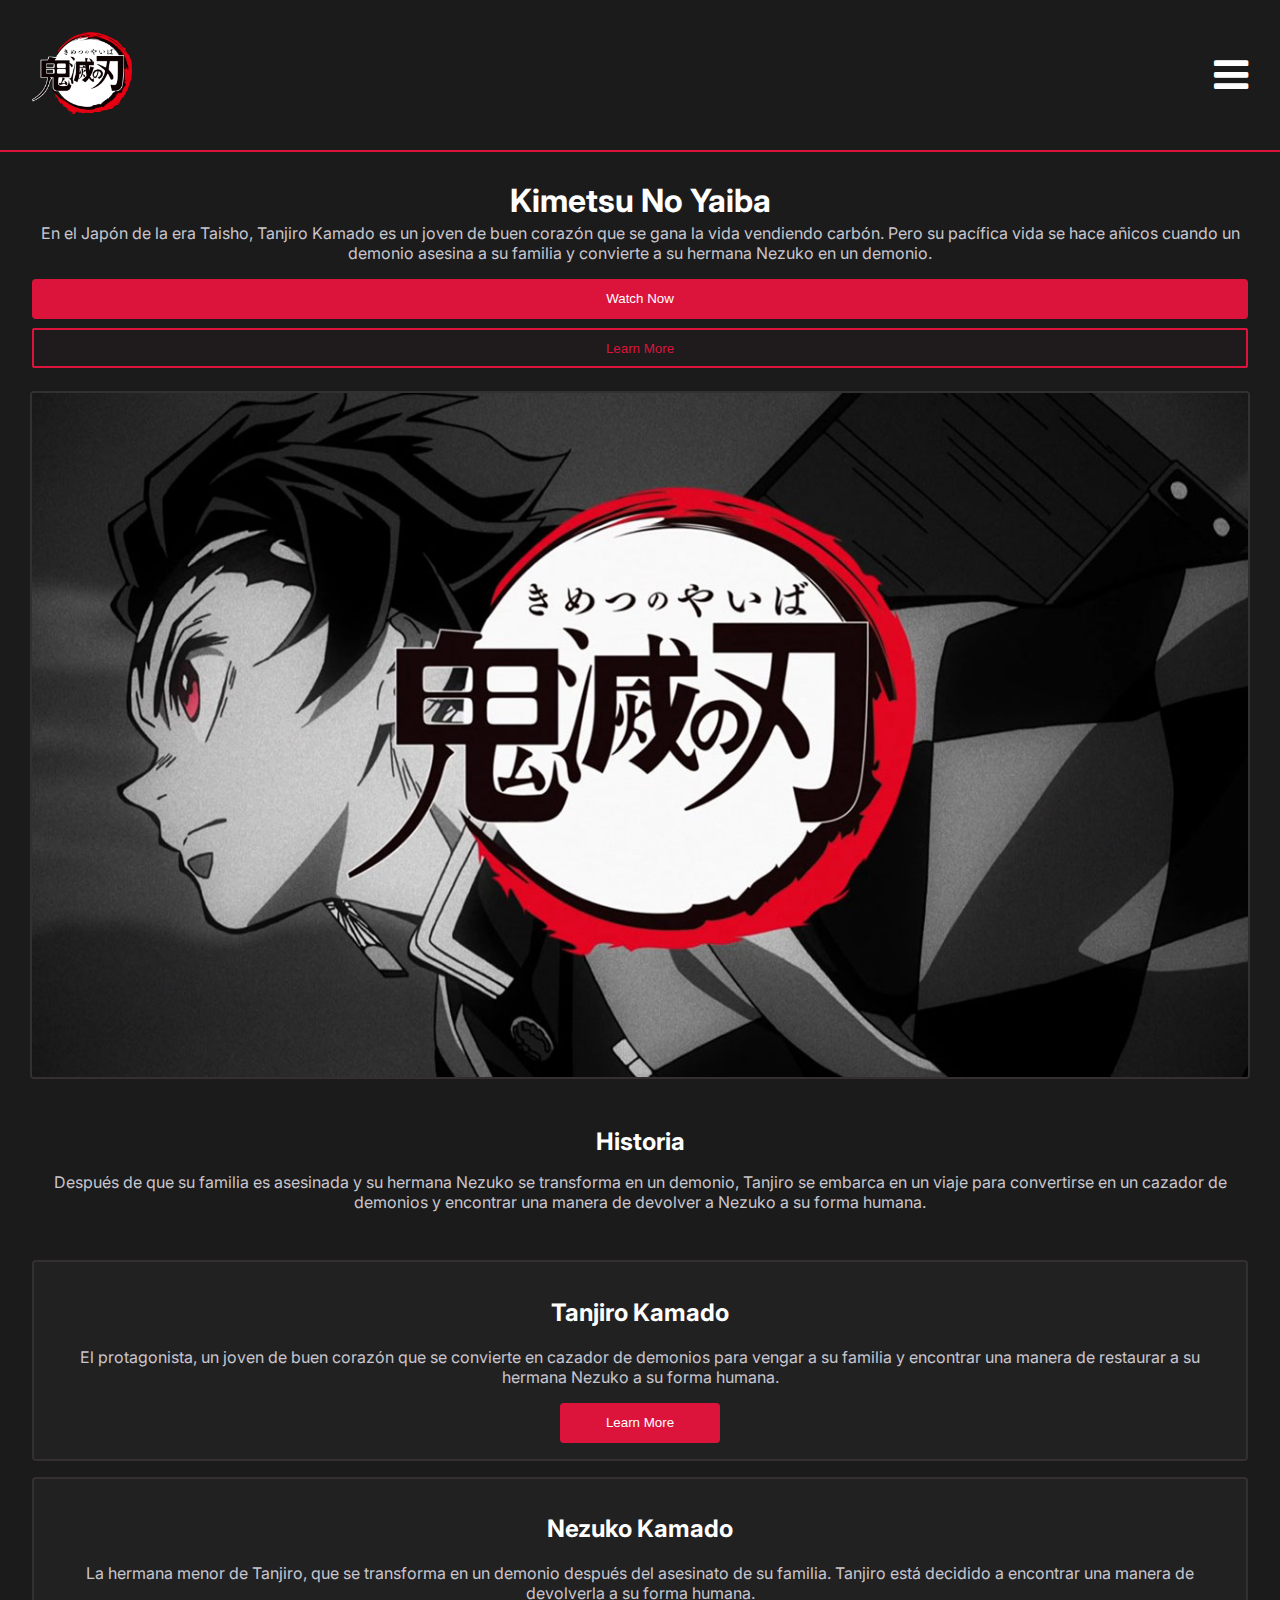
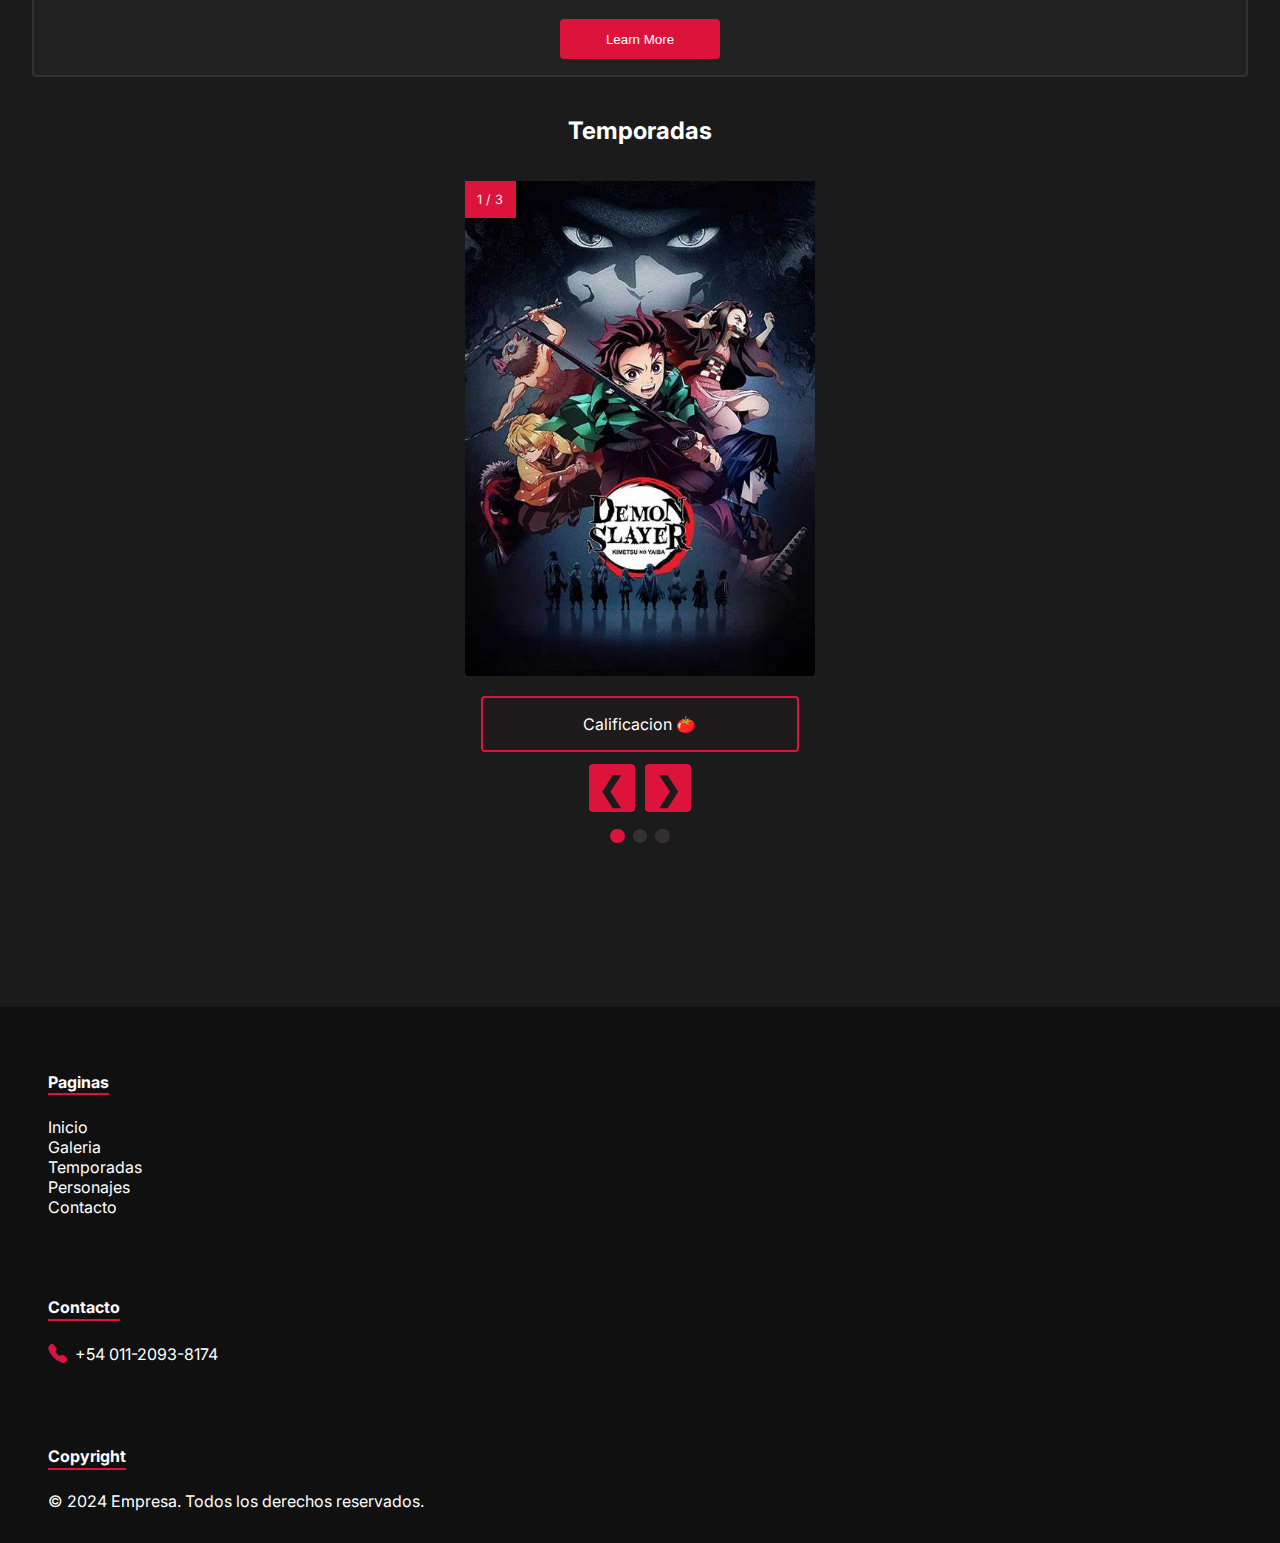
==== commit 8e8e95f0: "agregando otros archivos html" ====
--- a/index.html
+++ b/index.html
@@ -9,6 +9,7 @@
     <link rel="stylesheet" href="https://cdnjs.cloudflare.com/ajax/libs/font-awesome/4.7.0/css/font-awesome.min.css">
     <link rel="stylesheet" href="css/styles.css">
     <link rel="icon" href="imagenes/logo.png">
+    <link rel="stylesheet" href="https://cdn.jsdelivr.net/npm/bootstrap-icons@1.11.3/font/bootstrap-icons.min.css">
     <title>Kimetsu Web</title>
 </head>
 
@@ -16,7 +17,7 @@
     <header class="header">
         <nav class="header__nav">
             <div>
-                <a href="#"><img class="header__logo" src="imagenes/logo.png" alt="Kimetsu No Yaiba logo"></a>
+                <a href="index.html"><img class="header__logo" src="imagenes/logo.png" alt="Kimetsu No Yaiba logo"></a>
                 <i class="fa fa-bars icon"></i>
             </div>
             <ul class="nav__ul">
@@ -35,7 +36,7 @@
             <p>En el Japón de la era Taisho, Tanjiro Kamado es un joven de buen corazón que se gana la vida vendiendo carbón. Pero su pacífica vida se hace añicos cuando un demonio asesina a su familia y convierte a su hermana Nezuko en un demonio.</p>
             <span class="principal__buttons">
                 <a href="https://www.netflix.com/title/81091393" target="_blank"><button class="article__button-wn">Watch Now</button></a>
-                <a href="#"><button class="article__button-lm">Learn More</button></a>
+                <a href="personajes.html"><button class="article__button-lm">Learn More</button></a>
             </span>
         </article>
         <div>
@@ -49,12 +50,12 @@
             <p>Después de que su familia es asesinada y su hermana Nezuko se transforma en un demonio, Tanjiro se embarca en un viaje para convertirse en un cazador de demonios y encontrar una manera de devolver a Nezuko a su forma humana.</p>
         </article>
         <div class="article__cards">
-            <a href="#" class="cards__card">
+            <a href="personajes.html" class="cards__card">
                 <h2 class="card__h2">Tanjiro Kamado</h2>
                 <p>El protagonista, un joven de buen corazón que se convierte en cazador de demonios para vengar a su familia y encontrar una manera de restaurar a su hermana Nezuko a su forma humana.</p>
                 <button class="card__button-lm">Learn More</button>
             </a>
-            <a href="#" class="cards__card">
+            <a href="personajes.html" class="cards__card">
                 <h2 class="card__h2">Nezuko Kamado</h2>
                 <p>La hermana menor de Tanjiro, que se transforma en un demonio después del asesinato de su familia. Tanjiro está decidido a encontrar una manera de devolverla a su forma humana.</p>
                 <button class="card__button-lm">Learn More</button>
@@ -118,14 +119,23 @@
 
     </section>
     <footer>
-        <div class="footer__container">
-            <h3>Kimetsu Web</h3>
-            <a href="https://www.ufot" target="_blank">Estudio</a>
-            <a href="contacto.html" target="_blank">Contacto</a>
-            <a href="https://kimetsu-no-yaiba.fandom.com/es/wiki/Kimetsu_no_Yaiba_Wiki">Wiki</a>
-            <a href="https://www.ufot" target="_blank">Temporadas</a>
-            <a href="contacto.html" target="_blank">Personajes ️</a>
-            <a href="https://kimetsu-no-yaiba.fandom.com/es/wiki/Kimetsu_no_Yaiba_Wiki">Galeria</a>
+        <div>
+            <h4>Paginas</h4>
+            <ul class="footer-list">
+                <li><a href="index.html" class="footer__link">Inicio</a></li>
+                <li><a href="galeria.html" class="footer__link">Galeria</a></li>
+                <li><a href="temporadas.html" class="footer__link">Temporadas</a></li>
+                <li><a href="#" class="footer__link">Personajes</a></li>
+                <li><a href="#" class="footer__link">Contacto</a></li>
+            </ul>
+        </div>
+        <div>
+            <h4>Contacto</h4>
+            <p><i class="bi bi-telephone-fill"></i> +54 011-2093-8174</p>
+        </div>
+        <div>
+            <h4>Copyright</h4>
+            <p>© 2024 Empresa. Todos los derechos reservados.</p>
         </div>
     </footer>
     <script src="js/menuScript.js"></script>
--- a/css/styles.css
+++ b/css/styles.css
@@ -380,7 +380,7 @@
     transform: scale(0.98);;
 }
 
-footer{
+/*footer{
     height: 8rem;
     display: flex;
     justify-content: center;
@@ -416,6 +416,109 @@
 .footer__container h3{
     color: var(--blanco-puro);
     font-size: 1.15rem;
+}*/
+
+footer{
+    display: flex;
+    flex-direction: column;
+    margin-top: 8rem;
+    width: 100%;
+    height: 100%;
+    padding-bottom: 2rem;
+    color: white;
+    background-color: #101010;
+    gap: 1rem;
+}
+footer div{
+    margin-top: 1.2rem;
+    width: 50%;
+    padding-left: 3rem;
+    padding-top: 1.5rem;
+}
+
+footer h4{
+    border-bottom: 2px solid var(--rojo-carmesi);
+    display: inline-flex;
+    padding-bottom: 0.1rem;
+}
+
+footer i{
+    color: var(--rojo-carmesi);
+    font-size: 1.2rem;
+}
+
+footer p{
+    display: flex;
+    gap: 0.5rem;
+    align-items: center;
+}
+
+/* PERSONAJES.html*/
+
+.section__personajes{
+    padding: 2rem;
+    display: flex;
+    justify-content: center;
+    align-items: center;
+    text-align: center;
+}
+
+.cards__card img{
+    width: 40%;
+    height: 40%;
+}
+
+.tanjiro__img{
+    width: 20%;
+    height: 20%;
+}
+
+/* CONTACTO.html */
+
+.form{
+    display: flex;
+    flex-direction: column;
+    justify-content: end;
+    align-items: center;
+	width: 75%;
+	background: #101010;
+	border-radius:8px;
+	box-shadow:0 0 40px -10px #000;
+	margin:calc(1vh) auto;
+	padding:10px 30px;
+	box-sizing:border-box;
+	font-family:'Montserrat',sans-serif;
+	font-size: 14px;
+    margin-top: 10%;
+}
+
+.form button{
+    width: 100%;
+    margin-top: 0.4rem;
+    padding: 1rem;
+}
+
+.contacto{
+	color: var(--gris-claro);
+	font-size: large;
+}
+
+input{
+	width:100%;
+	margin-top: 30px;
+	padding:10px;
+	box-sizing:border-box;
+	background:none;
+	outline:none;
+	resize:none;
+	border:0;
+    color: var(--blanco-puro);
+	transition:all .3s;
+	border-bottom:2px solid var(--rojo-carmesi)
+}
+
+input:focus{
+	border-bottom:2px solid var(--rojo-carmesi)
 }
 
 /* estilos para tablets grandes y laptops */
@@ -678,4 +781,10 @@
     .flechitas{
         display: none;
     }
-}
+
+    footer{
+        flex-direction: row;
+        font-size: 1.2rem;
+        gap: 0;
+    }
+}
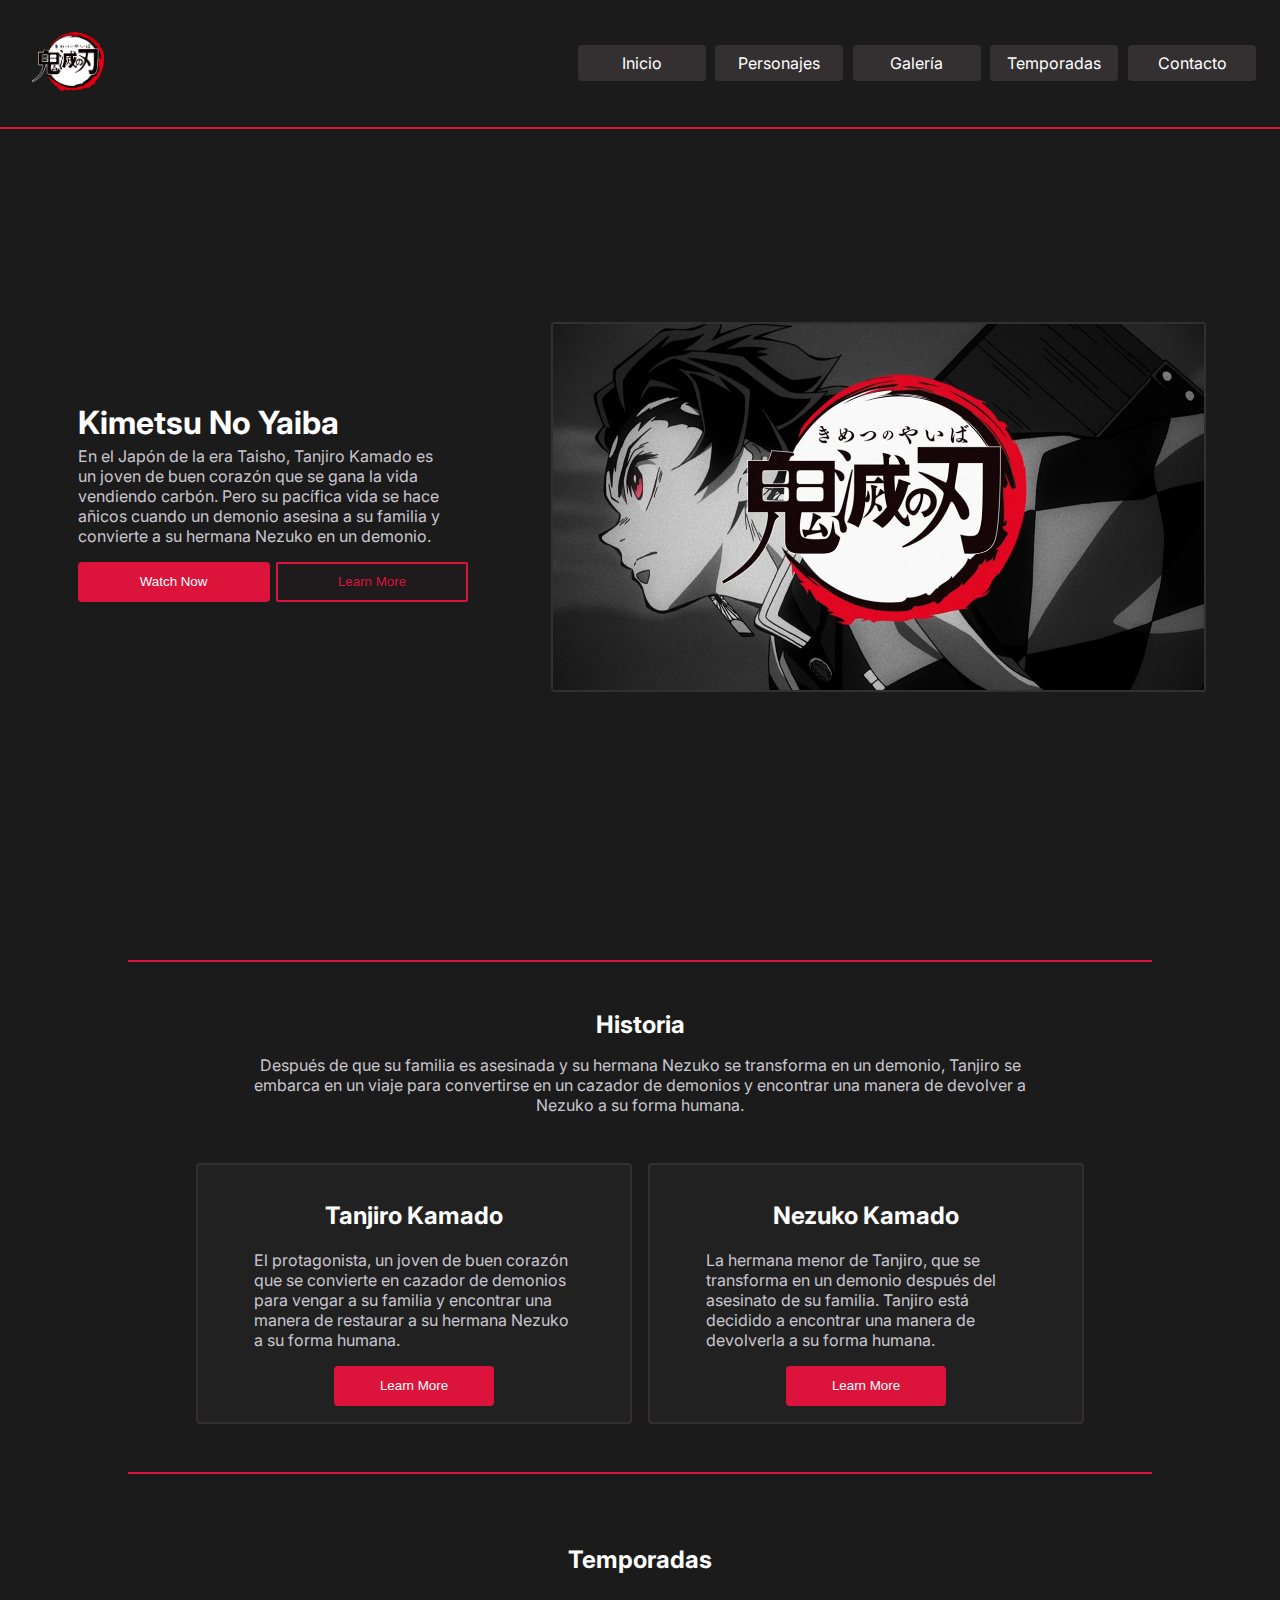
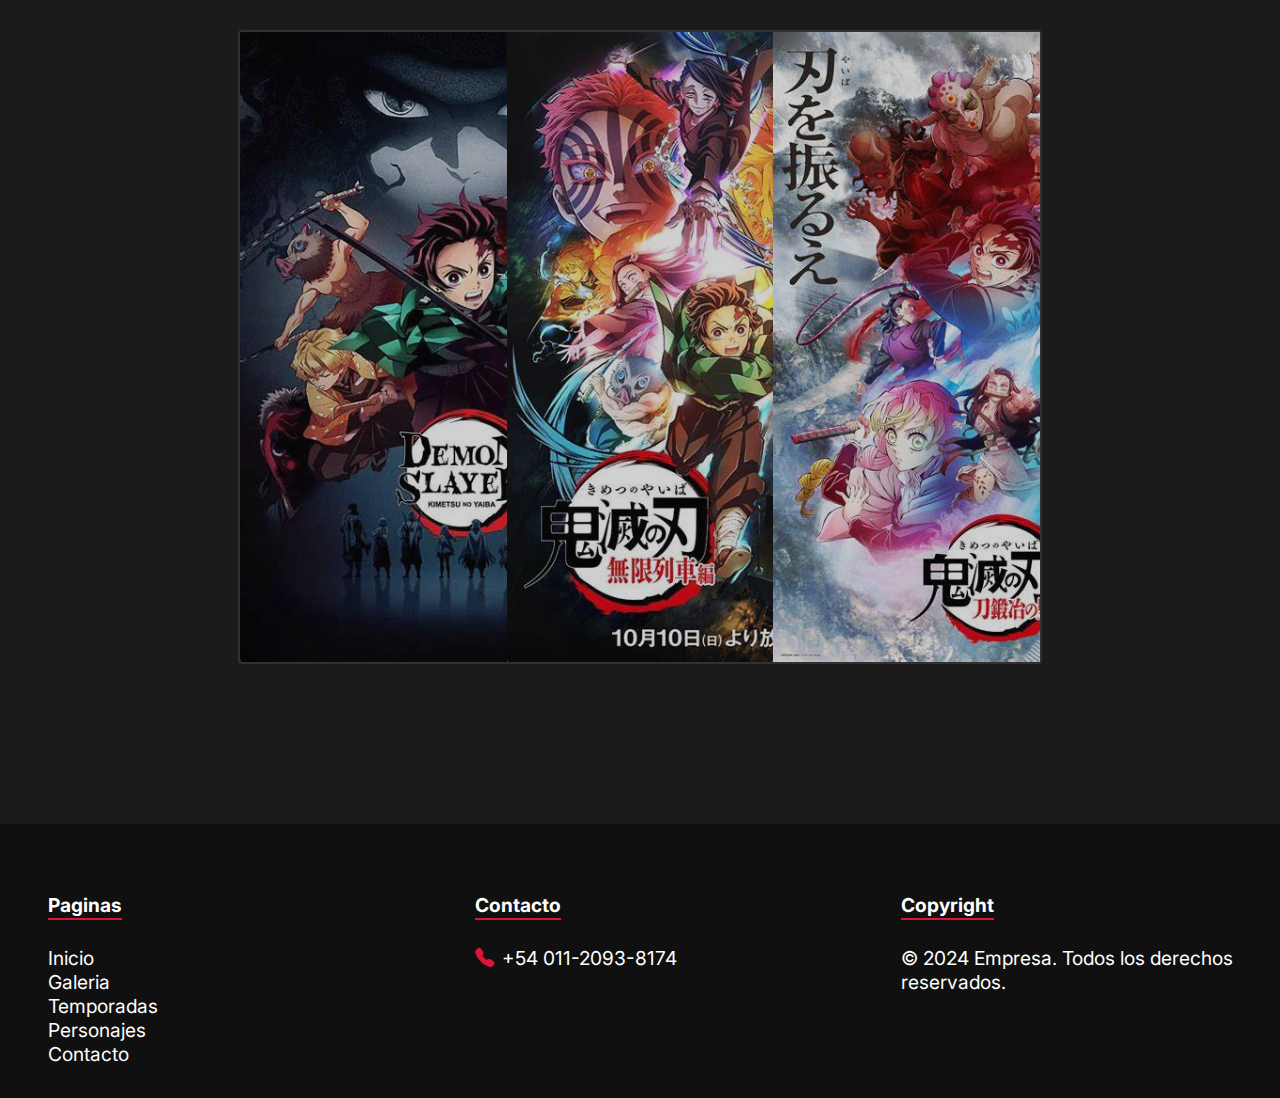
==== commit b569b795: "fixeando errores que marco el profe" ====
--- a/index.html
+++ b/index.html
@@ -17,15 +17,15 @@
     <header class="header">
         <nav class="header__nav">
             <div>
-                <a href="index.html"><img class="header__logo" src="imagenes/logo.png" alt="Kimetsu No Yaiba logo"></a>
+                <span href=""><a href="index.html"><img class="header__logo" src="imagenes/logo.png" alt="Kimetsu No Yaiba logo"></a></span>
                 <i class="fa fa-bars icon"></i>
             </div>
             <ul class="nav__ul">
-                <li class="ul__li"><a href="index.html">Inicio</a></li>
-                <li class="ul__li"><a href="personajes.html">Personajes</a></li>
-                <li class="ul__li"><a href="galeria.html">Galería</a></li>
-                <li class="ul__li"><a href="temporadas.html">Temporadas</a></li>
-                <li class="ul__li"><a href="contacto.html">Contacto</a></li>
+                <a href="index.html" class="ul__li"><li >Inicio</li></a>
+                <a href="personajes.html" class="ul__li"><li>Personajes</li></a>
+                <a href="galeria.html" class="ul__li"><li>Galería</li></a>
+                <a href="temporadas.html" class="ul__li"><li>Temporadas</li></a>
+                <a href="contacto.html" class="ul__li"><li>Contacto</li></a>
             </ul>
         </nav>
     </header>
@@ -36,7 +36,7 @@
             <p>En el Japón de la era Taisho, Tanjiro Kamado es un joven de buen corazón que se gana la vida vendiendo carbón. Pero su pacífica vida se hace añicos cuando un demonio asesina a su familia y convierte a su hermana Nezuko en un demonio.</p>
             <span class="principal__buttons">
                 <a href="https://www.netflix.com/title/81091393" target="_blank"><button class="article__button-wn">Watch Now</button></a>
-                <a href="personajes.html"><button class="article__button-lm">Learn More</button></a>
+                <a href="#lm"><button class="article__button-lm">Learn More</button></a>
             </span>
         </article>
         <div>
@@ -44,22 +44,22 @@
         </div>
     </section>
 
-    <section class="secundario">
+    <section class="secundario" id="lm">
         <article class="secundario__article">
             <h2 class="article__h2">Historia</h2>
             <p>Después de que su familia es asesinada y su hermana Nezuko se transforma en un demonio, Tanjiro se embarca en un viaje para convertirse en un cazador de demonios y encontrar una manera de devolver a Nezuko a su forma humana.</p>
         </article>
         <div class="article__cards">
-            <a href="personajes.html" class="cards__card">
+            <div class="cards__card">
                 <h2 class="card__h2">Tanjiro Kamado</h2>
                 <p>El protagonista, un joven de buen corazón que se convierte en cazador de demonios para vengar a su familia y encontrar una manera de restaurar a su hermana Nezuko a su forma humana.</p>
-                <button class="card__button-lm">Learn More</button>
-            </a>
-            <a href="personajes.html" class="cards__card">
+                <a href="personajes.html"><button class="card__button-lm">Learn More</button></a>
+            </div>
+            <div class="cards__card">
                 <h2 class="card__h2">Nezuko Kamado</h2>
                 <p>La hermana menor de Tanjiro, que se transforma en un demonio después del asesinato de su familia. Tanjiro está decidido a encontrar una manera de devolverla a su forma humana.</p>
-                <button class="card__button-lm">Learn More</button>
-            </a>
+                <a href="personajes.html"><button class="card__button-lm">Learn More</button></a>
+            </div>
         </div>
     </section>
 
--- a/css/styles.css
+++ b/css/styles.css
@@ -1,3 +1,10 @@
+
+/* 
+HAY UN BUG CUANDO SE ABRE EL MENU EN LA VISTA DE CELU Y 
+SE CAMBIA A DESKTOP, ANTES DE VER LA VISTA DE DESKTOP, PORFAVOR
+CERRAR EL MENU DE LA VISTA DEL CELULAR
+*/
+
 /* DEBUG */
 /**{
     outline: 2px solid green;
@@ -42,6 +49,7 @@
 body{
     background-color: var(--negro-azabache);
     box-sizing: border-box;
+    scroll-behavior: smooth;
 }
 
 p, li, a, i, h2, h1{
@@ -71,8 +79,8 @@
 }
 
 .header__logo{
-    width: 15%;
-    height: 15%;
+    min-width: 4rem;
+    max-width: 15%;
 }
 
 .nav__ul-activate{
@@ -103,6 +111,12 @@
     border-radius: 4px;
 }
 
+.ul__li:hover{
+    background: var(--rojo-oscuro);
+    transition: 0.2s;
+    transform: scale(1.03);
+}
+
 /* PRINCIPAL */
 .principal{
     padding: 1rem;
@@ -117,7 +131,7 @@
     align-items: center;
     flex-direction: column;
     gap: 1rem;  
-    text-align: center;
+    text-align: left;
 }
 
 .principal__buttons{
@@ -147,7 +161,7 @@
     cursor: pointer;
     background: var(--rojo-oscuro);
     transition: 0.2s;
-    transform: scale(0.98);;
+    transform: scale(0.98);
 }
 
 .article__button-lm{
@@ -167,6 +181,7 @@
     font-size: 2rem;
     margin-bottom: -0.8rem;
     margin-top: -0.2rem;
+    text-align: center;
 }
 
 .principal h1{
@@ -194,7 +209,6 @@
 /* SECUNDARIO */
 .secundario{
     display: flex;
-    justify-content: start;
     align-items: center;
     flex-direction: column;
     padding: 1rem;
@@ -214,7 +228,7 @@
 
 .secundario__article p{
     color: var(--gris-claro);
-    text-align: center;
+    text-align: left;
     border-bottom: 2px solid var(--rojo-carmesi);
     padding: 1rem 0;
 }
@@ -228,7 +242,6 @@
     padding: 1rem;
     margin: 1rem 0;
     border: 2px solid var(--gris-oscuro);
-    cursor: pointer;
     transition: transform 0.2s;
 }
 
@@ -242,7 +255,7 @@
 
 .cards__card p{
     color: var(--gris-claro);
-    text-align: center;
+    text-align: left;
 }
 
 .cards__card button{
@@ -293,6 +306,7 @@
     align-items: center;
     justify-content: center;
     flex-direction: column;
+    gap: 0.2rem;
 }
 
 /* escone las imagenes por default */
@@ -380,44 +394,6 @@
     transform: scale(0.98);;
 }
 
-/*footer{
-    height: 8rem;
-    display: flex;
-    justify-content: center;
-    align-items: center;
-    flex-direction: column;
-    border-top: 2px solid var(--rojo-carmesi);
-}
-
-.footer__container{
-    display: flex;
-    width: 10rem;
-    justify-content: center;
-    align-items: center;
-    flex-wrap: wrap;
-    gap: 0.5rem;
-}
-
-.footer__container a{
-    color: var(--gris-claro);
-    border-bottom: 1px solid var(--negro-azabache);
-    margin-top: -0.5rem;
-}
-
-.footer__container a:hover{
-    border-bottom: 1px solid var(--blanco-puro);
-    color: var(--blanco-puro);
-}
-
-.footer__container:last-child{
-    padding: 1rem;
-}
-
-.footer__container h3{
-    color: var(--blanco-puro);
-    font-size: 1.15rem;
-}*/
-
 footer{
     display: flex;
     flex-direction: column;
@@ -464,13 +440,9 @@
 }
 
 .cards__card img{
-    width: 40%;
-    height: 40%;
-}
-
-.tanjiro__img{
-    width: 20%;
-    height: 20%;
+    width: 80%;
+    border-radius: 6px;
+    border: 2px solid var(--gris-oscuro);
 }
 
 /* CONTACTO.html */
@@ -521,6 +493,36 @@
 	border-bottom:2px solid var(--rojo-carmesi)
 }
 
+.temporadasCardReverse img{
+    width: 80%;
+}
+
+.temporadasCard img{
+    width: 80%;
+}
+
+.section__temporadas{
+    padding: 2rem;
+}
+
+.galeria__container{
+    display: flex;
+    justify-content: center;
+    flex-direction: column;
+    gap: 1rem;
+    margin-top: 8rem;
+}
+
+.galeria__container a{
+    display: flex;
+    justify-content: center;
+}
+
+.galeria__container a img{
+    width: 80%;
+    display: flex;
+}
+
 /* estilos para tablets grandes y laptops */
 @media screen and (min-width: 620px){
     .nav__toggle{
@@ -534,6 +536,22 @@
         display: block;
     }
 
+    .principal__buttons{
+        width: 100%;
+        display: flex;
+        justify-content: center;
+        align-items: center;
+        gap: 1rem;
+    }
+
+    .principal__buttons button{
+        width: 100%;
+    }
+
+    .principal__buttons a{
+        width: 40%;
+    }
+
     .terciario__h2{
         border-bottom: none;
         border-top: none;
@@ -552,11 +570,19 @@
         margin-bottom: -2rem;
     }
 
+    .principal p{
+        width: 80%;
+    }
+
     .secundario{
         padding: 2rem;
         margin-bottom: -2rem;
     }
 
+    .secundario__article p{
+        width: 80%;
+    }
+
     .terciario{
         padding: 2rem;
     }
@@ -567,7 +593,7 @@
 }
 
 /* estilos para desktop */
-@media screen and (min-width: 1300px){
+@media screen and (min-width: 1200px){
     .icon{
         display: none;
     }
@@ -582,19 +608,20 @@
     }
 
     .header__logo{
-        width: 12%;
+        width: 14%;
         cursor: pointer;
     }
 
     .nav__ul-activate{
         border-bottom: none;
-    }
-
-    .nav__ul li{
+        display: none;
+    }
+
+    .nav__ul a{
         display: flex;
         width: 7rem;
-        border: 2px solid var(--rojo-carmesi);
-        background: transparent;
+        background: var(--gris-oscuro);
+        padding: 0 0.5rem;
     }
 
     .nav__ul li a{
@@ -604,11 +631,10 @@
         justify-content: center;
     }
 
-    .nav__ul li:hover{
+    .nav__ul a:hover{
         cursor: pointer;
         transition: 0.2s;
-        transform: scale(0.96);
-        border: 2px solid var(--gris-claro);
+        transform: scale(0.93);
     }
 
     .header{
@@ -629,21 +655,28 @@
         border-bottom: none;
     }
 
+    .header__nav div a{
+        cursor: default;
+    }
+
     .principal{
         flex-direction: row;
+        justify-content: space-around;
         padding: 3rem;
         height: 80vh;
+        gap: 0rem;
     }
 
     .principal article{
-        width: 30%;
         align-items: start;
         text-align: left;
-        margin-left: 10%;
+        width: 35%;
     }
 
     .principal__buttons{
         width: 100%;
+        justify-content: start;
+        gap: 0.4rem;
     }
 
     .principal__buttons button{
@@ -655,18 +688,17 @@
     }
 
     .principal p{
-        width: 75%;
+        width: 90%;
     }
 
     .principal div{
         display: flex;
-        justify-content: center;
-        align-items: center;
+        flex-direction: column;
+        width: 55%;
     }
 
     .principal div img{
-        width: 100%;
-        height: 80%;
+        height: fit-content;
     }
 
     .secundario{
@@ -678,6 +710,7 @@
 
     .secundario__article p{
         width: 50rem;
+        text-align: center;
     }
 
     .cards__card{
@@ -787,4 +820,45 @@
         font-size: 1.2rem;
         gap: 0;
     }
-}
+
+    .personajesCard, .personajesCardReverse{
+        width: 100%;
+        height: 50%;
+        justify-content: space-around;
+    }
+
+    .personajesCard{
+        flex-direction: row;
+    }
+
+    .personajesCardReverse{
+        flex-direction: row-reverse;
+    }
+
+    .personajesCard div{
+        display: flex;
+        flex-direction: column;
+        align-items: center;
+    }
+
+    .temporadas__cards{
+        display: flex;
+        justify-content: center;
+        align-items: center;
+        flex-direction: column;
+    }
+
+    .temporadasCard, .temporadasCardReverse{
+        width: 80%;
+        height: 50%;
+        justify-content: space-around;
+    }
+
+    .temporadasCard{
+        flex-direction: row;
+    }
+
+    .temporadasCardReverse{
+        flex-direction: row-reverse;
+    }
+}
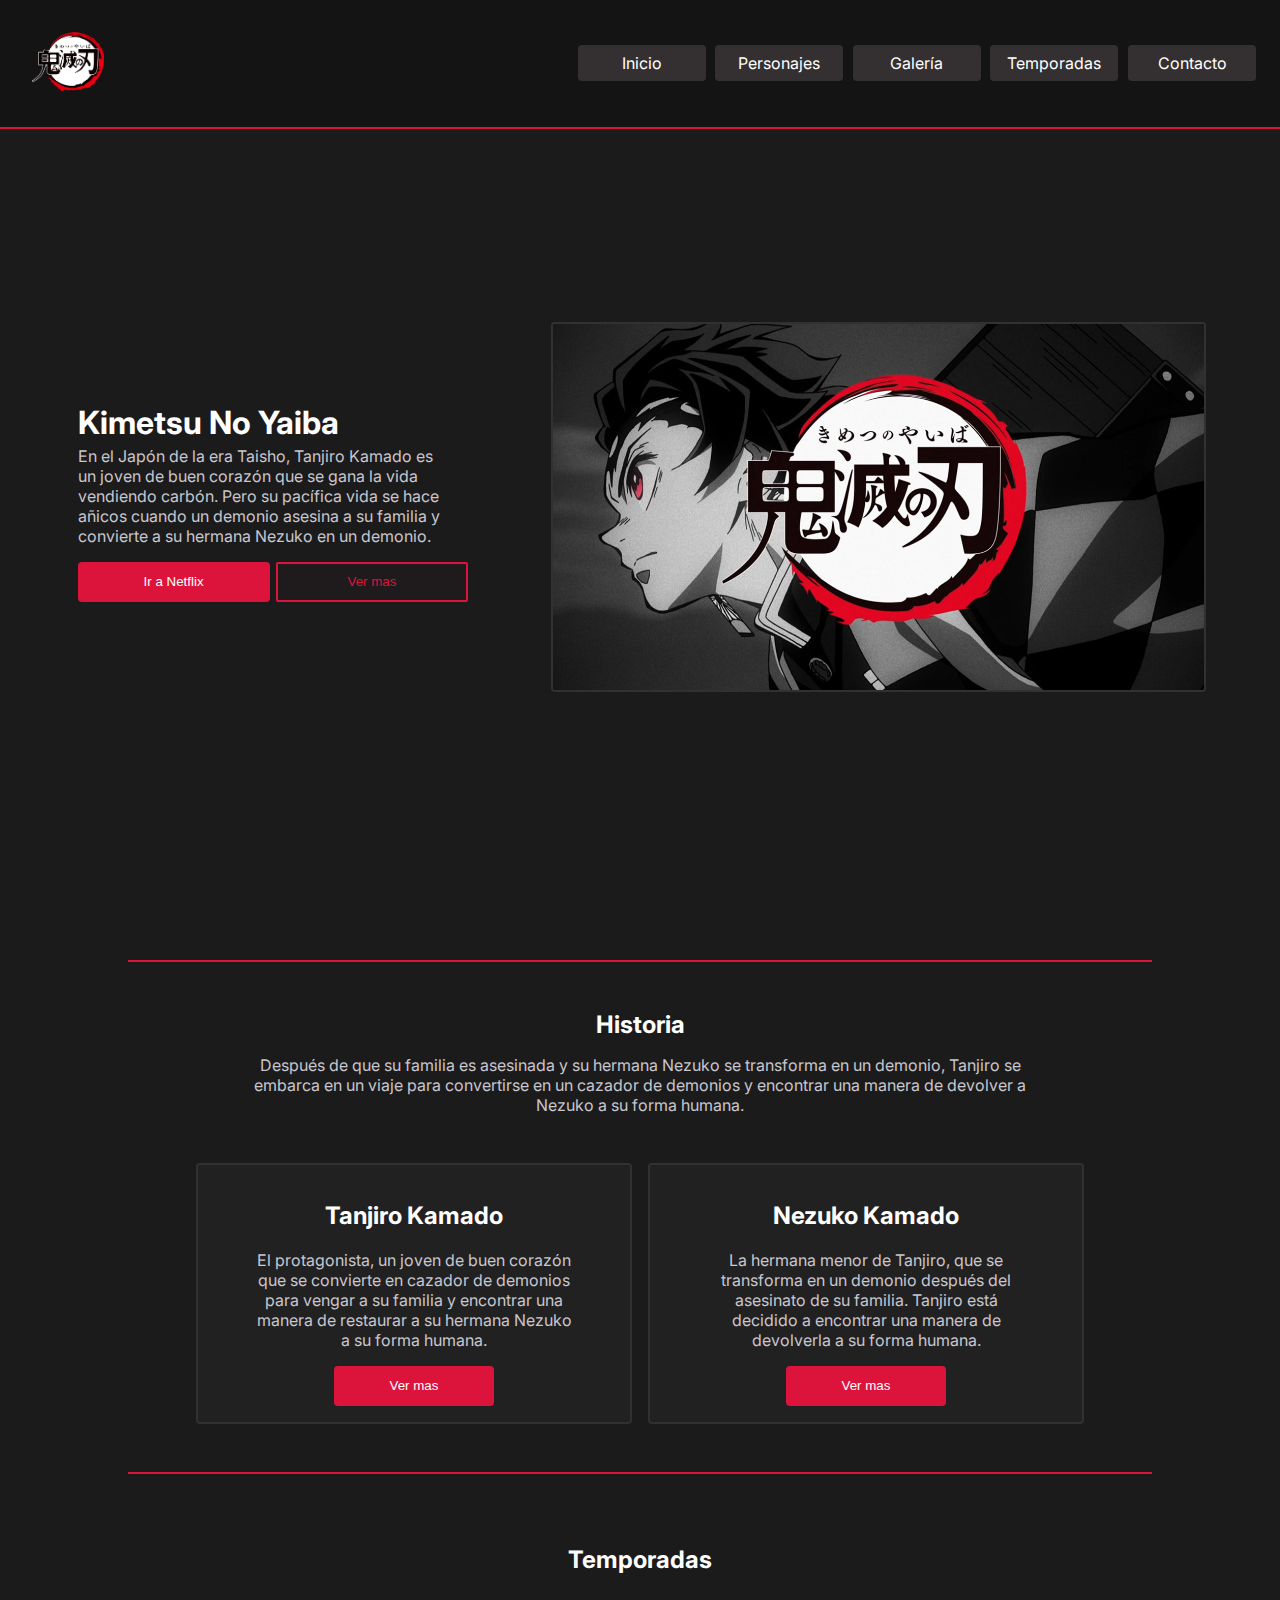
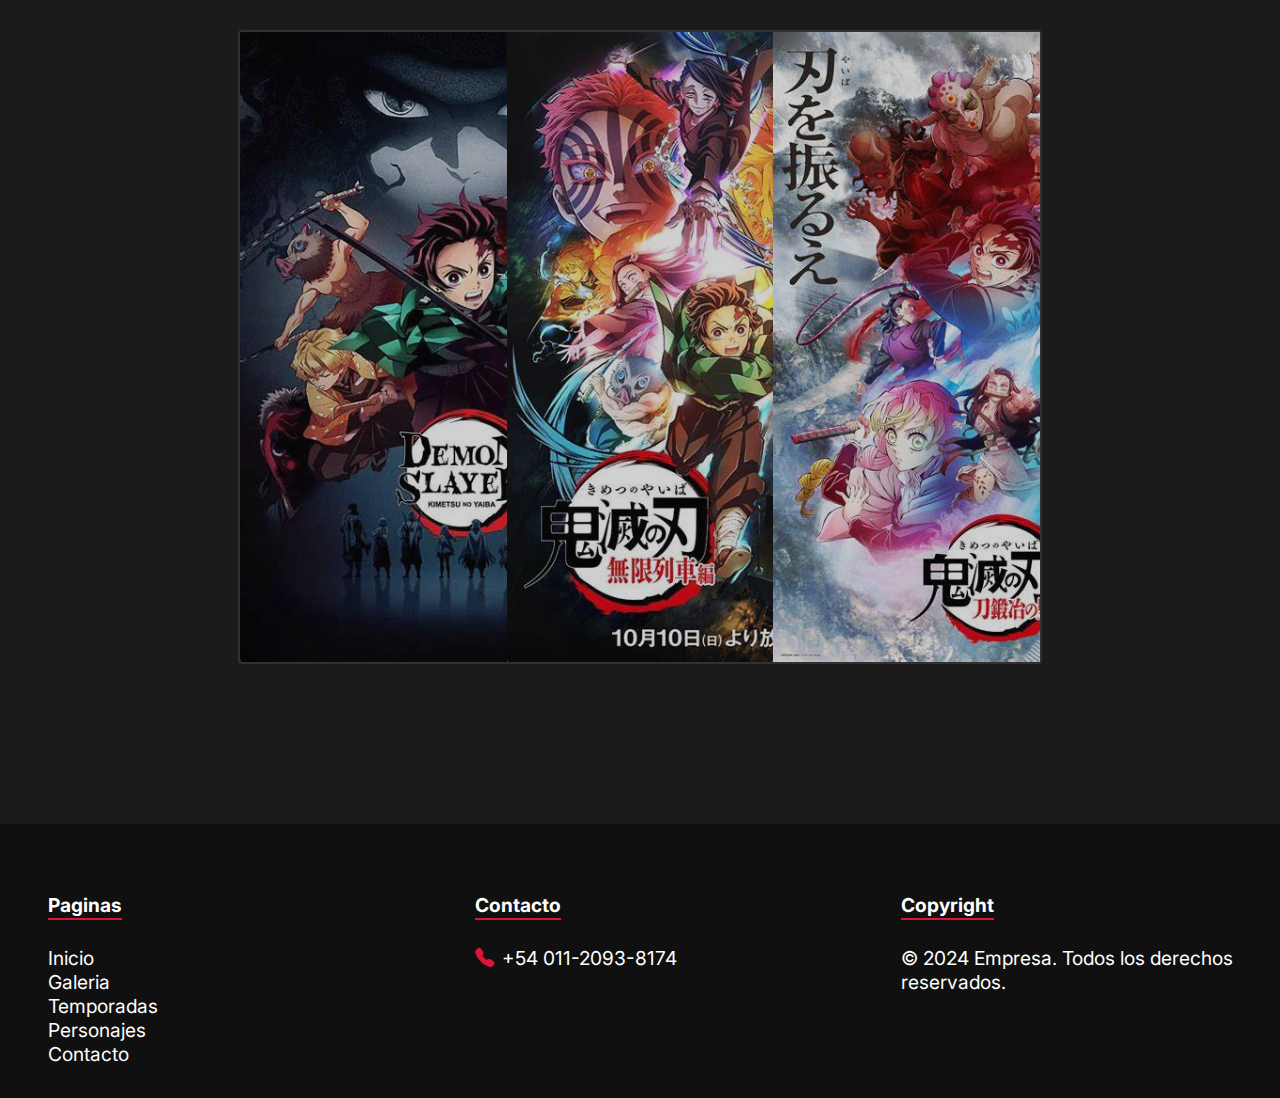
==== commit 3bc1cc77: "cambios que me quedaron pendiente hacer" ====
--- a/index.html
+++ b/index.html
@@ -35,8 +35,8 @@
             <h1>Kimetsu No Yaiba</h1>
             <p>En el Japón de la era Taisho, Tanjiro Kamado es un joven de buen corazón que se gana la vida vendiendo carbón. Pero su pacífica vida se hace añicos cuando un demonio asesina a su familia y convierte a su hermana Nezuko en un demonio.</p>
             <span class="principal__buttons">
-                <a href="https://www.netflix.com/title/81091393" target="_blank"><button class="article__button-wn">Watch Now</button></a>
-                <a href="#lm"><button class="article__button-lm">Learn More</button></a>
+                <a href="https://www.netflix.com/title/81091393" target="_blank"><button class="article__button-wn">Ir a Netflix</button></a>
+                <a href="#lm"><button class="article__button-lm">Ver mas</button></a>
             </span>
         </article>
         <div>
@@ -53,12 +53,12 @@
             <div class="cards__card">
                 <h2 class="card__h2">Tanjiro Kamado</h2>
                 <p>El protagonista, un joven de buen corazón que se convierte en cazador de demonios para vengar a su familia y encontrar una manera de restaurar a su hermana Nezuko a su forma humana.</p>
-                <a href="personajes.html"><button class="card__button-lm">Learn More</button></a>
+                <a href="personajes.html"><button class="card__button-lm">Ver mas</button></a>
             </div>
             <div class="cards__card">
                 <h2 class="card__h2">Nezuko Kamado</h2>
                 <p>La hermana menor de Tanjiro, que se transforma en un demonio después del asesinato de su familia. Tanjiro está decidido a encontrar una manera de devolverla a su forma humana.</p>
-                <a href="personajes.html"><button class="card__button-lm">Learn More</button></a>
+                <a href="personajes.html"><button class="card__button-lm">Ver mas</button></a>
             </div>
         </div>
     </section>
--- a/css/styles.css
+++ b/css/styles.css
@@ -17,9 +17,6 @@
     --negro-azabache: #1c1b1b;
     --gris-oscuro: #343031;
     --gris-claro: #C8C6CE;
-    --verde-musgo: #2f4538;
-    --amarillo-dorado: #CDA434;
-    --azul-medianoche: #191970;
     --blanco-puro: #ffffff;
     --negro-puro: #000000;
 }
@@ -64,6 +61,10 @@
 /* estilos para celular */
 
 /* BARRA DE NAVEGACION */
+.header__nav{
+    background: #141414;
+}
+
 .header__nav div{
     display: flex;
     flex-direction: row;
@@ -92,7 +93,6 @@
     padding-bottom: 0.6rem;
     padding-top: 0.6rem;
     border-bottom: 2px solid var(--rojo-carmesi);
-    background: var(--negro-azabache);
     transition: 0.4s;
 }
 
@@ -228,7 +228,7 @@
 
 .secundario__article p{
     color: var(--gris-claro);
-    text-align: left;
+    text-align: center;
     border-bottom: 2px solid var(--rojo-carmesi);
     padding: 1rem 0;
 }
@@ -255,7 +255,7 @@
 
 .cards__card p{
     color: var(--gris-claro);
-    text-align: left;
+    text-align: center;
 }
 
 .cards__card button{
@@ -523,6 +523,10 @@
     display: flex;
 }
 
+.galeria__h1, .contacto__h1, .temporadas__h1, .personajes__h1{
+    display: none;
+}
+
 /* estilos para tablets grandes y laptops */
 @media screen and (min-width: 620px){
     .nav__toggle{
@@ -589,6 +593,14 @@
 
     .header__nav div{
         padding: 2rem;
+    }
+
+    .personajesCardReverse:first-child{
+        margin-top: 5rem;
+    }
+
+    .personajesCard img, .personajesCardReverse img{
+        width: 40%;
     }
 }
 
@@ -610,6 +622,10 @@
     .header__logo{
         width: 14%;
         cursor: pointer;
+    }
+
+    .header__nav{
+        background: #141414;
     }
 
     .nav__ul-activate{
@@ -854,6 +870,14 @@
         justify-content: space-around;
     }
 
+    .temporadasCardReverse:first-child{
+        margin-top: 5rem;
+    }
+
+    .temporadasCard img, .temporadasCardReverse img{
+        width: 60%;
+    }
+
     .temporadasCard{
         flex-direction: row;
     }
@@ -861,4 +885,20 @@
     .temporadasCardReverse{
         flex-direction: row-reverse;
     }
-}
+
+    .personajes__card-content{
+        font-size: 1.2rem; 
+        display: flex;
+        flex-direction: column;
+        justify-content: center;
+        align-items: center;
+    }
+
+    .personajes__card-content p{
+        width: 90%;
+    }
+
+    .personajes__cards{
+        width: 80%;
+    }
+}
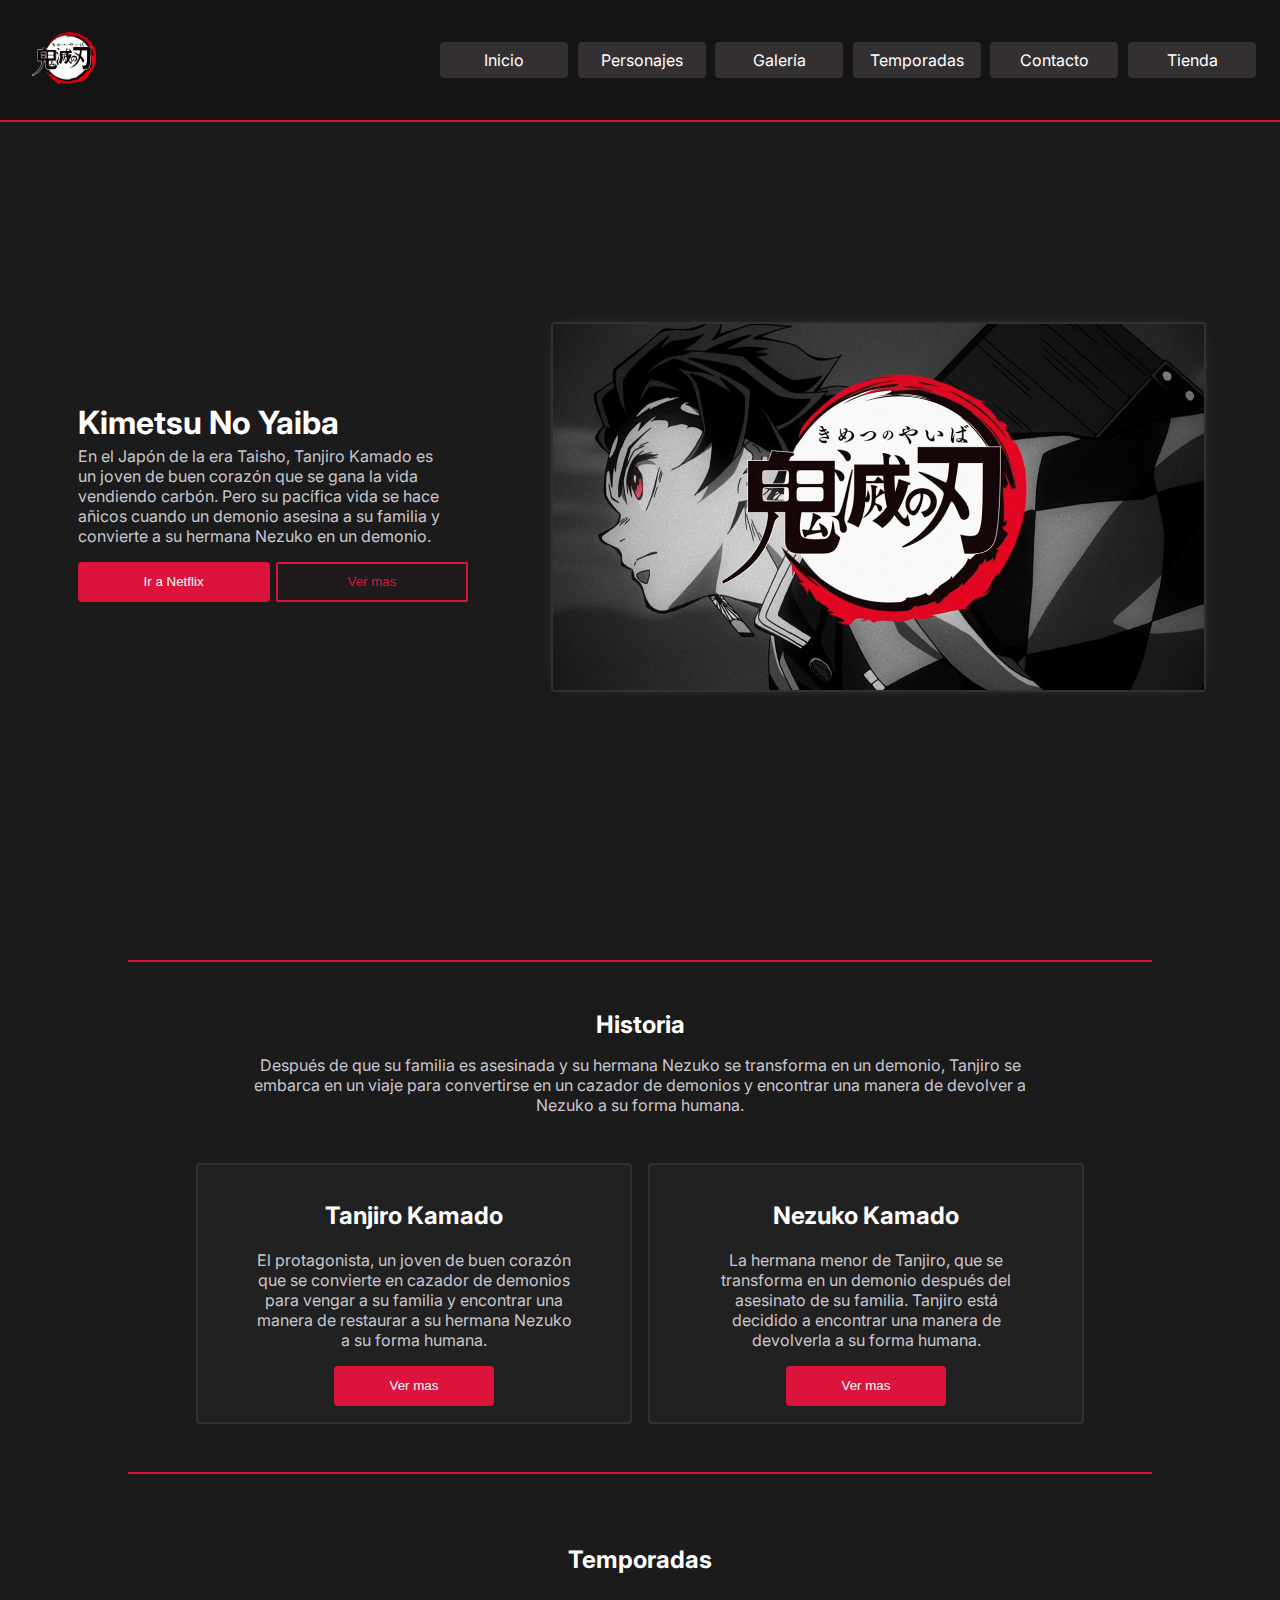
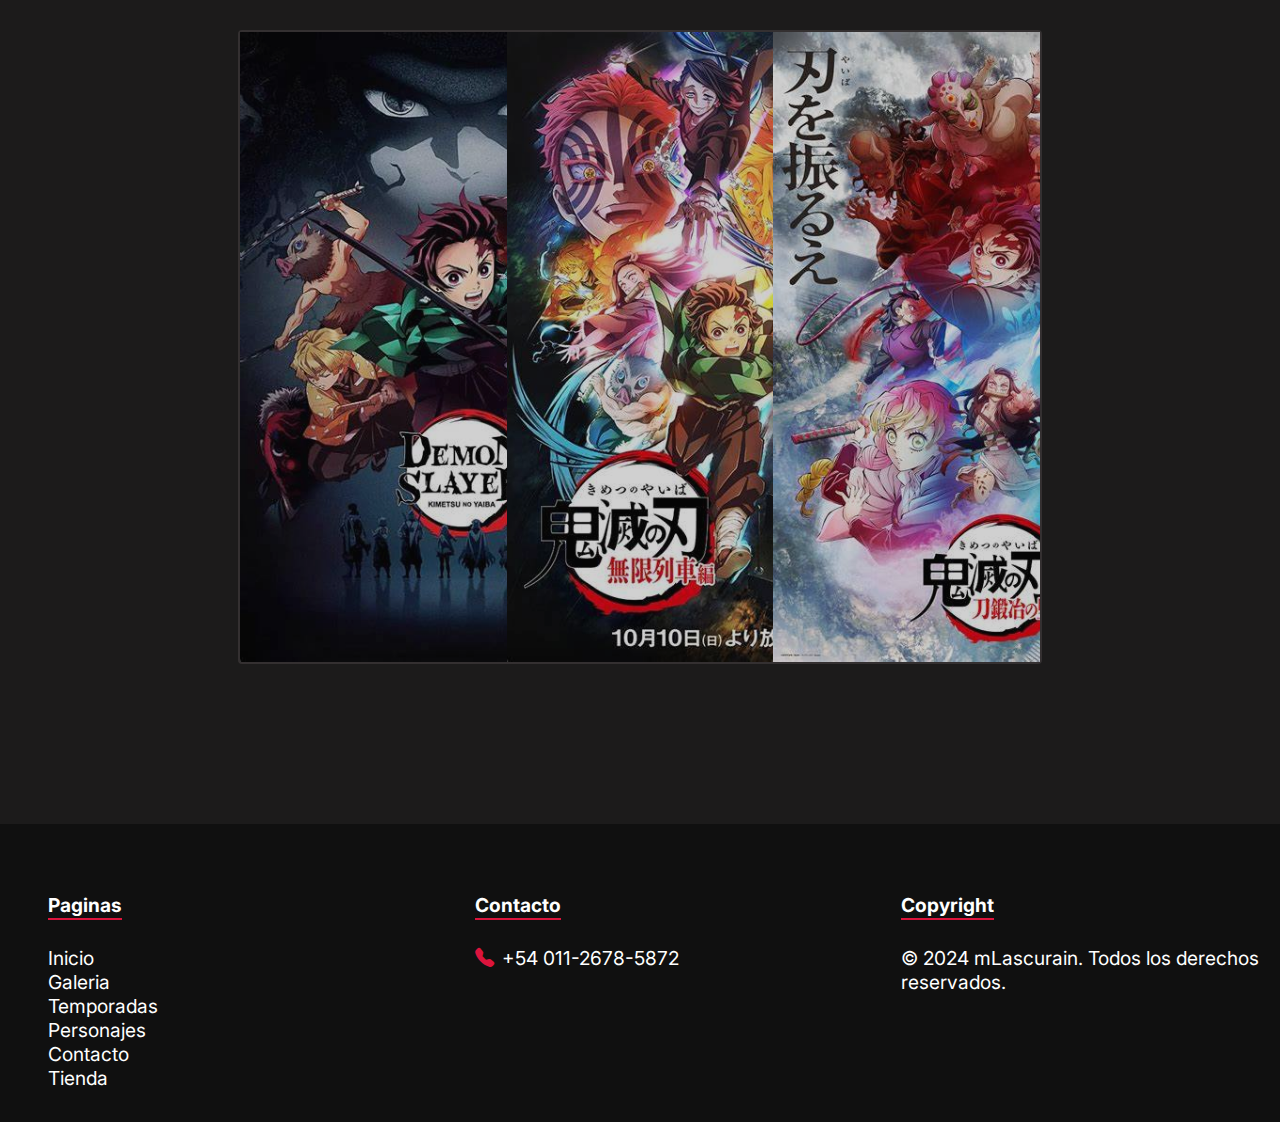
==== commit cb3e8356: "terminando el sitio" ====
--- a/index.html
+++ b/index.html
@@ -26,6 +26,7 @@
                 <a href="galeria.html" class="ul__li"><li>Galería</li></a>
                 <a href="temporadas.html" class="ul__li"><li>Temporadas</li></a>
                 <a href="contacto.html" class="ul__li"><li>Contacto</li></a>
+                <a href="merch.html" class="ul__li"><li>Tienda</li></a>
             </ul>
         </nav>
     </header>
@@ -125,17 +126,18 @@
                 <li><a href="index.html" class="footer__link">Inicio</a></li>
                 <li><a href="galeria.html" class="footer__link">Galeria</a></li>
                 <li><a href="temporadas.html" class="footer__link">Temporadas</a></li>
-                <li><a href="#" class="footer__link">Personajes</a></li>
-                <li><a href="#" class="footer__link">Contacto</a></li>
+                <li><a href="personajes.html" class="footer__link">Personajes</a></li>
+                <li><a href="contacto.html" class="footer__link">Contacto</a></li>
+                <li><a href="merch.html" class="footer__link">Tienda</a></li>
             </ul>
         </div>
         <div>
             <h4>Contacto</h4>
-            <p><i class="bi bi-telephone-fill"></i> +54 011-2093-8174</p>
+            <p><i class="bi bi-telephone-fill"></i> +54 011-2678-5872</p>
         </div>
         <div>
             <h4>Copyright</h4>
-            <p>© 2024 Empresa. Todos los derechos reservados.</p>
+            <p>© 2024 mLascurain. Todos los derechos reservados.</p>
         </div>
     </footer>
     <script src="js/menuScript.js"></script>
--- a/css/styles.css
+++ b/css/styles.css
@@ -204,6 +204,7 @@
     margin-top: 0.4rem;
     border: solid 2px var(--gris-oscuro);
     border-radius: 4px;
+    box-shadow: 0 0 1.2rem -1rem var(--gris-claro);
 }
 
 /* SECUNDARIO */
@@ -394,6 +395,10 @@
     transform: scale(0.98);;
 }
 
+.section__contacto img{
+    display: none;
+}
+
 footer{
     display: flex;
     flex-direction: column;
@@ -516,15 +521,34 @@
 .galeria__container a{
     display: flex;
     justify-content: center;
+
 }
 
 .galeria__container a img{
     width: 80%;
     display: flex;
+    border: 2px solid var(--gris-oscuro);
+    border-radius: 4px;
+    box-shadow: 0 0 1rem -1rem var(--gris-claro);
+}
+
+.galeria__container a img:hover{
+    transform: scale(0.97);
+    transition: 0.2s;
 }
 
 .galeria__h1, .contacto__h1, .temporadas__h1, .personajes__h1{
     display: none;
+}
+
+.section__merch{
+    padding: 2rem;
+}
+
+.merch__card-content div{
+    display: flex;
+    justify-content: center;
+    align-items: center;
 }
 
 /* estilos para tablets grandes y laptops */
@@ -599,8 +623,8 @@
         margin-top: 5rem;
     }
 
-    .personajesCard img, .personajesCardReverse img{
-        width: 40%;
+    .cards__card img{
+        width: 50%;
     }
 }
 
@@ -735,6 +759,12 @@
 
     .cards__card p{
         width: 20rem;
+    }
+
+    .cards__card img{
+        width: 60%;
+        border: 2px solid var(--gris-oscuro);
+        border-radius: 2px;
     }
 
     .article__cards{
@@ -857,6 +887,48 @@
         align-items: center;
     }
 
+    .personajesCard img, .personajesCardReverse img{
+        width: 40%;
+    }
+
+    .section__merch{
+        padding-top: 5rem;
+        display: flex;
+        justify-content: center;
+        align-items: center;
+    }
+
+    .merch__cards{
+        width: 100%;
+        display: flex;
+        gap: 1rem;
+        flex-direction: row;
+        flex-wrap: wrap;
+        justify-content: space-around;
+        padding: 2rem;
+    }
+
+    .merchCard, .merchCardReverse{
+        justify-content: space-around;
+        height: 35rem;
+        width: 30rem;
+        padding: 2rem 0;
+    }
+
+    .merchCard{
+        flex-direction: column;
+    }
+
+    .merchCardReverse{
+        flex-direction: column;
+    }
+
+    .merchCard div{
+        display: flex;
+        flex-direction: column;
+        align-items: center;
+    }
+
     .temporadas__cards{
         display: flex;
         justify-content: center;
@@ -901,4 +973,38 @@
     .personajes__cards{
         width: 80%;
     }
-}
+
+    .galeria__container{
+        flex-direction: row;
+        flex-wrap: wrap;
+        padding: 2rem;
+    }
+
+    .galeria__container a img{
+        width: 30rem;
+    }
+
+    .form{
+        width: 60%;
+    }
+
+    .form__container{
+        width: 100%;
+    }
+
+    .section__contacto{
+        display: flex;
+        padding-top: 5rem;
+        justify-content: center;
+        align-items: center;
+        padding: 3rem;
+    }
+
+    .section__contacto img{
+        display: inline;
+        width: 25%;
+        margin-right: 12rem;
+        margin-top: 3rem;
+    }
+
+}
